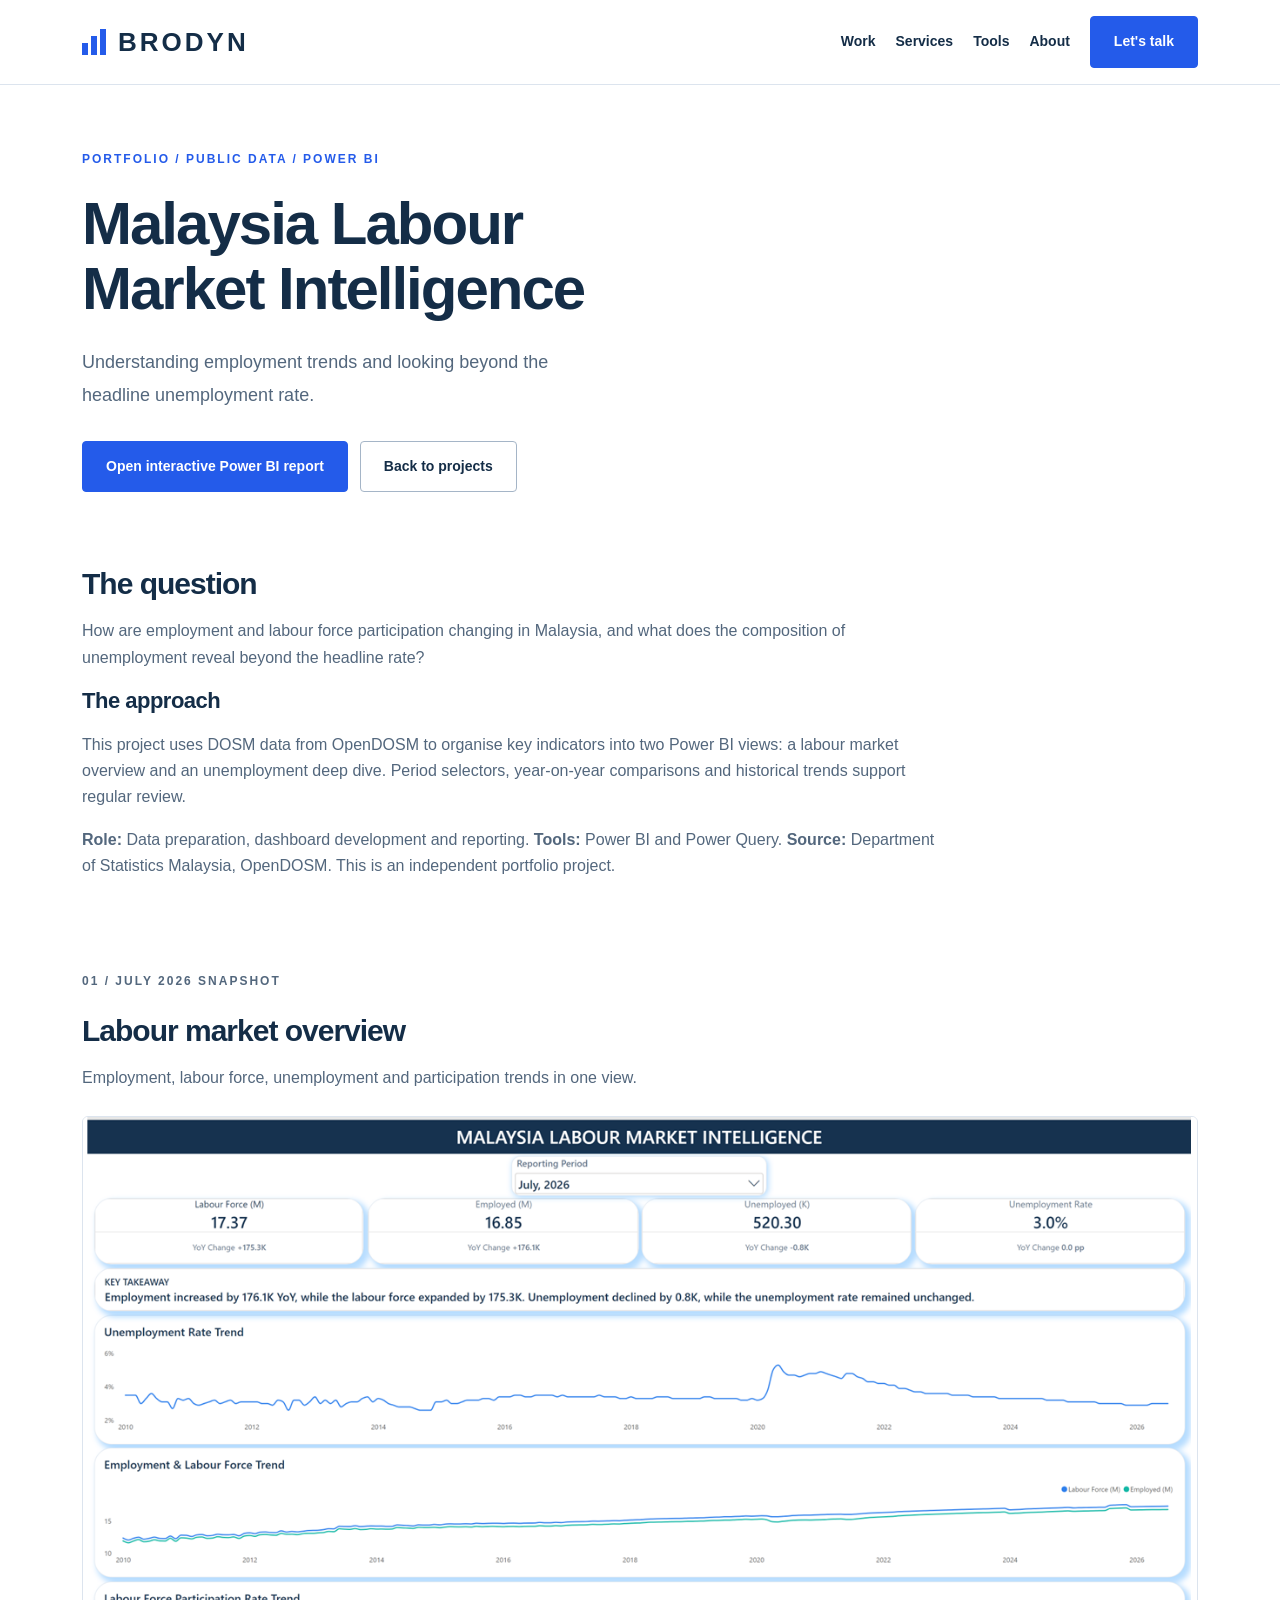
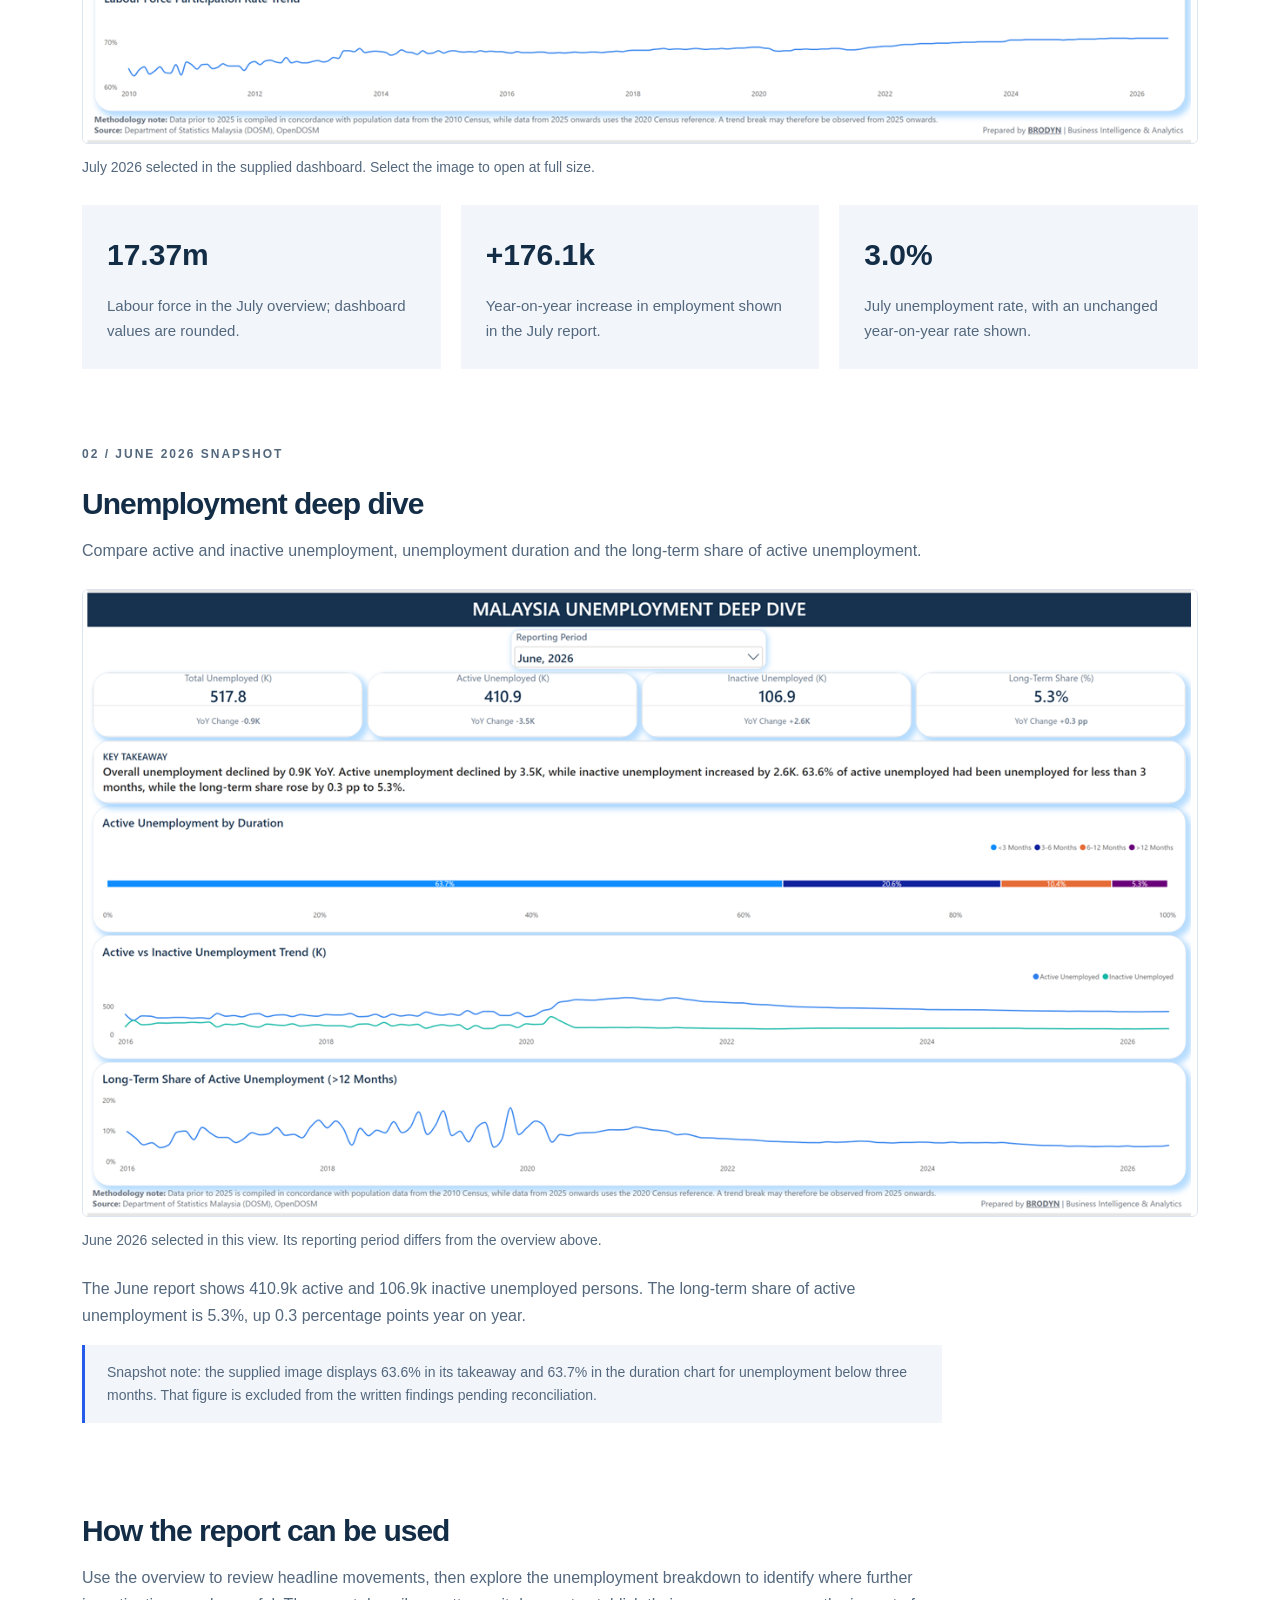
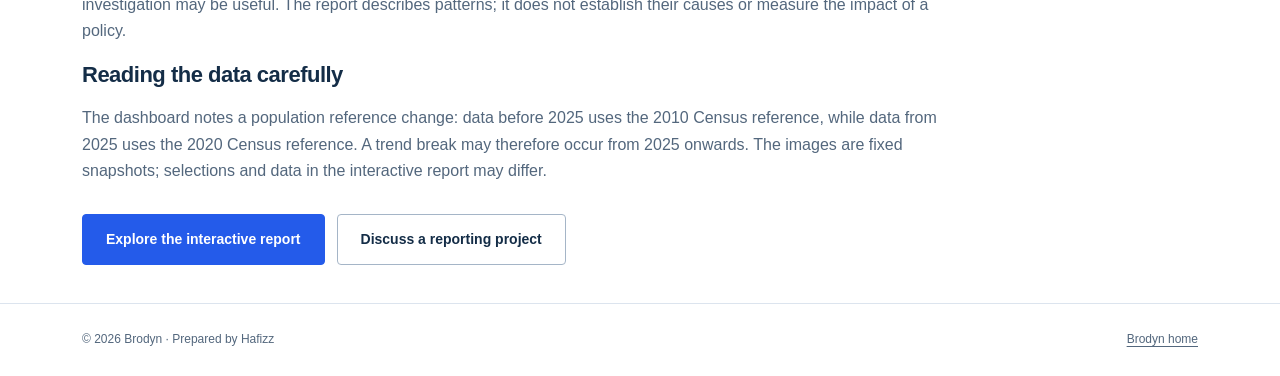
==== malaysia-labour-market.html @ 40fc78ea "Update services, skills and portfolio" ====
<!doctype html><html lang="en"><head><meta charset="utf-8"><meta name="viewport" content="width=device-width,initial-scale=1"><title>Malaysia Labour Market Dashboard | Brodyn</title><meta name="description" content="A Power BI portfolio project exploring Malaysian employment trends and unemployment using OpenDOSM data. July and June 2026 dashboard snapshots."><link rel="canonical" href="https://brodynhq.com/malaysia-labour-market.html"><style>
:root{--navy:#112c49;--blue:#245bea;--ink:#142d47;--muted:#53677d;--line:#dce4ee;--pale:#f2f6fb}*{box-sizing:border-box}html{scroll-behavior:smooth;scroll-padding-top:95px}body{margin:0;font:16px/1.65 Arial,Helvetica,sans-serif;color:var(--ink);background:white}a{color:inherit}a:focus-visible,summary:focus-visible{outline:3px solid #e49900;outline-offset:5px}.wrap{max-width:1180px;margin:auto;padding:0 32px}.skip{position:absolute;left:12px;top:-100px;background:white;padding:12px;z-index:5}.skip:focus{top:12px}header{border-bottom:1px solid var(--line);background:#fff;position:sticky;top:0;z-index:3}.nav{height:84px;display:flex;align-items:center;justify-content:space-between;gap:24px}.brand{text-decoration:none;font-size:26px;letter-spacing:3px;font-weight:800;display:flex;gap:12px;align-items:center}.mark{display:flex;gap:3px;align-items:flex-end;height:26px}.mark i{display:block;width:6px;background:var(--blue)}.mark i:nth-child(1){height:12px}.mark i:nth-child(2){height:19px}.mark i:nth-child(3){height:26px}nav{display:flex;align-items:center;gap:30px}nav a{text-decoration:none;font-size:14px;font-weight:bold}nav a:hover{color:var(--blue)}.button{display:inline-block;padding:13px 23px;border-radius:4px;background:var(--blue);color:white;text-decoration:none;font-weight:700;font-size:14px;border:1px solid var(--blue)}.button:hover{background:#1846bd;color:white}.button.secondary{background:transparent;color:var(--ink);border-color:#a5b5c7}.eyebrow{font-size:12px;letter-spacing:2px;text-transform:uppercase;font-weight:700;color:var(--blue);margin:0 0 22px}.hero{display:grid;grid-template-columns:1.08fr 1fr;gap:64px;align-items:center;padding-top:90px;padding-bottom:84px}h1{font-size:clamp(46px,5vw,66px);line-height:1.08;letter-spacing:-3px;margin:0 0 25px;font-weight:700}h1 span{color:var(--blue)}.intro{max-width:480px;color:var(--muted);font-size:18px;line-height:1.8}.actions{display:flex;gap:12px;flex-wrap:wrap;margin-top:30px}.hero-note{color:var(--muted);font-size:13px;margin-top:25px}.report{background:var(--navy);color:white;border-radius:9px;padding:29px;box-shadow:0 24px 50px #112c4919;transform:rotate(-1deg)}.report-top{display:flex;justify-content:space-between;gap:10px;align-items:center;border-bottom:1px solid #ffffff25;padding-bottom:18px;font-size:12px;color:#c2d5ec}.report h2{font-size:21px;margin:22px 0 4px;letter-spacing:-.4px}.report p{color:#b6c9df;font-size:13px;margin:0}.metrics{display:grid;grid-template-columns:1fr 1fr;gap:20px;margin:26px 0}.metric{border-left:2px solid #6394ff;padding-left:15px}.metric strong{display:block;font-size:33px;font-weight:500;line-height:1.2}.metric span{font-size:12px;color:#c2d5ec}.composition{margin-top:27px}.bar{display:flex;height:14px;gap:4px;margin:14px 0}.bar b:first-child{width:79.35%;background:#6a9bff}.bar b:last-child{flex:1;background:#d2e0f5}.legend{display:flex;justify-content:space-between;font-size:12px;color:#d8e4f3;gap:12px}.report-foot{border-top:1px solid #ffffff25;margin-top:28px;padding-top:15px;font-size:12px;color:#b6c9df}.tools{border-top:1px solid var(--line);border-bottom:1px solid var(--line)}.tools .wrap{display:flex;justify-content:space-between;gap:22px;align-items:center;padding-top:21px;padding-bottom:21px;flex-wrap:wrap}.tools span{color:var(--muted);font-size:12px;letter-spacing:1px}.tools b{font-size:15px;font-weight:600}section{padding:80px 0}.section-heading{display:flex;justify-content:space-between;gap:40px;align-items:end;margin-bottom:35px}h2{font-size:37px;line-height:1.2;letter-spacing:-1px;margin:0}h3{font-size:22px;line-height:1.3;letter-spacing:-.5px;margin:16px 0}.section-heading p{max-width:395px;color:var(--muted);margin:0}.section-heading .eyebrow{margin-bottom:12px}.projects{display:grid;grid-template-columns:repeat(3,1fr);gap:22px}.project{border:1px solid var(--line);border-radius:7px;overflow:hidden;display:flex;flex-direction:column}.project-top{height:132px;padding:25px;display:flex;flex-direction:column;justify-content:space-between;background:#eaf0fb}.project:nth-child(2) .project-top{background:#e8f1f2}.project:nth-child(3) .project-top{background:#eef0f5}.project-top span{font-size:12px;letter-spacing:1.5px;font-weight:700;color:#3a5475}.project-top strong{font-size:25px;font-weight:500;letter-spacing:-.8px}.project-body{padding:25px;flex:1;display:flex;flex-direction:column}.tag{font-size:12px;font-weight:700;color:var(--blue)}.project-body p{color:var(--muted);font-size:15px;margin:0 0 20px}.project-body h3{min-height:58px}.project-body details{border-top:1px solid var(--line);padding:16px 0;margin-top:auto;font-size:14px}summary{cursor:pointer;font-weight:700}details p{margin-top:15px!important;font-size:14px!important}details ul{padding-left:18px;color:var(--muted)}.project-link{font-size:14px;color:var(--blue);font-weight:700;text-underline-offset:4px}.status{font-size:13px;color:var(--muted)}.services{background:var(--pale)}.service-grid{display:grid;grid-template-columns:repeat(4,1fr);gap:32px}.service-num{color:var(--blue);font-size:13px;font-weight:700}.service-grid article{border-top:1px solid #b9c9dc;padding-top:20px}.service-grid h3{font-size:20px}.service-grid p{color:var(--muted);font-size:15px}.about{display:grid;grid-template-columns:1fr 1.1fr;gap:100px}.about p{color:var(--muted);margin-top:0}.about strong{color:var(--ink)}.credentials{display:flex;gap:10px;flex-wrap:wrap}.credentials span{font-size:12px;border:1px solid var(--line);padding:5px 11px;border-radius:3px}.contact{background:var(--navy);color:white;padding:60px;border-radius:8px;display:flex;justify-content:space-between;gap:40px;align-items:center;margin-bottom:70px}.contact h2{font-size:36px}.contact p{color:#c2d5ec;max-width:580px;margin-bottom:0}.contact .eyebrow{color:#91b4ff}.contact a{white-space:nowrap;background:white;color:var(--navy);border-color:white}.contact small{display:block;color:#c2d5ec;margin-top:12px;font-size:13px}footer{border-top:1px solid var(--line);padding:26px 0;font-size:12px;color:var(--muted)}footer .wrap{display:flex;justify-content:space-between;gap:20px}footer a{text-underline-offset:3px}@media(max-width:960px){.hero{gap:30px}h1{font-size:49px}.projects{gap:14px}.project-body{padding:19px}.service-grid{grid-template-columns:1fr 1fr}.about{gap:45px}.contact{padding:36px}.contact h2{font-size:30px}}@media(max-width:700px){.wrap{padding-left:22px;padding-right:22px}.nav{height:auto;min-height:78px;flex-wrap:wrap;padding-top:15px;padding-bottom:15px;gap:10px}.brand{font-size:22px}nav{gap:16px}nav a{font-size:13px}nav .button{padding:7px 12px}.hero{grid-template-columns:1fr;padding-top:49px;padding-bottom:45px;gap:36px}h1{font-size:50px;letter-spacing:-2px}.intro{font-size:17px}.report{transform:none;padding:25px}.tools .wrap{justify-content:flex-start;gap:13px 24px}.tools span{width:100%}section{padding:55px 0}.section-heading{display:block}.section-heading p{margin-top:18px}h2{font-size:32px}.projects{grid-template-columns:1fr;gap:22px}.project-body h3{min-height:0}.project-top{height:112px}.about{grid-template-columns:1fr;gap:25px}.contact{margin-left:22px;margin-right:22px;padding:29px;display:block;margin-bottom:45px}.contact .actions{margin-top:25px}.contact h2{font-size:30px}footer .wrap{flex-direction:column;gap:6px}}@media(prefers-reduced-motion:reduce){html{scroll-behavior:auto}}
.service-grid{grid-template-columns:repeat(3,minmax(0,1fr))}.skill-grid{display:grid;grid-template-columns:repeat(2,minmax(0,1fr));gap:24px}.skill-grid article{padding:25px;border:1px solid var(--line);border-radius:6px}.skill-grid p{color:var(--muted)}.project-image{display:block;background:#eef3fb;padding:12px}.project-image img{display:block;width:100%;height:auto}.case-hero{padding:65px 0 36px}.case-hero h1{max-width:850px;font-size:clamp(36px,5vw,60px);letter-spacing:-2px}.case-section{padding:38px 0}.case-section p{color:var(--muted);max-width:860px}.case-section h2{font-size:30px}.shot{margin:24px 0}.shot img{display:block;width:100%;height:auto;border:1px solid var(--line);border-radius:6px}.shot figcaption{font-size:14px;color:var(--muted);margin-top:12px}.findings{display:grid;grid-template-columns:repeat(3,minmax(0,1fr));gap:20px;margin-top:25px}.findings article{padding:25px;background:var(--pale)}.findings strong{font-size:30px;display:block}.findings p{font-size:15px;margin-bottom:0}.note{border-left:3px solid var(--blue);padding:16px 22px;background:var(--pale);font-size:14px}nav{gap:20px}@media(max-width:700px){.service-grid,.skill-grid,.findings{grid-template-columns:1fr}.nav{justify-content:center}nav{flex-wrap:wrap;justify-content:center;gap:15px}.case-hero{padding-top:40px}}</style></head><body id="top"><a class="skip" href="#main">Skip to content</a><header><div class="wrap nav"><a class="brand" href="index.html#top" aria-label="Brodyn home"><span class="mark" aria-hidden="true"><i></i><i></i><i></i></span>BRODYN</a><nav aria-label="Main navigation"><a href="index.html#work">Work</a><a href="index.html#services">Services</a><a href="index.html#skills">Tools</a><a href="index.html#about">About</a><a href="index.html#contact" class="button">Let's talk</a></nav></div></header><main id="main" class="wrap"><div class="case-hero"><p class="eyebrow">Portfolio / Public data / Power BI</p><h1>Malaysia Labour<br>Market Intelligence</h1><p class="intro">Understanding employment trends and looking beyond the headline unemployment rate.</p><div class="actions"><a class="button" href="https://app.powerbi.com/view?r=eyJrIjoiMTdkZWMxNzEtMDdmMC00MTY0LWEzZDEtYjRiYjQwNDViMjVlIiwidCI6ImM4NjhmMmQ4LTllNmYtNDYxYy05MTQwLWY2NTFiYmU3MTFkNiJ9" target="_blank" rel="noopener noreferrer">Open interactive Power BI report</a><a class="button secondary" href="index.html#work">Back to projects</a></div></div><section class="case-section"><h2>The question</h2><p>How are employment and labour force participation changing in Malaysia, and what does the composition of unemployment reveal beyond the headline rate?</p><h3>The approach</h3><p>This project uses DOSM data from OpenDOSM to organise key indicators into two Power BI views: a labour market overview and an unemployment deep dive. Period selectors, year-on-year comparisons and historical trends support regular review.</p><p><strong>Role:</strong> Data preparation, dashboard development and reporting. <strong>Tools:</strong> Power BI and Power Query. <strong>Source:</strong> Department of Statistics Malaysia, OpenDOSM. This is an independent portfolio project.</p></section><section class="case-section"><p class="eyebrow">01 / July 2026 snapshot</p><h2>Labour market overview</h2><p>Employment, labour force, unemployment and participation trends in one view.</p><figure class="shot"><a href="labour-overview.png" target="_blank" rel="noopener"><img src="labour-overview.png" width="1280" height="720" alt="July 2026 dashboard showing labour force of 17.37 million, employed persons of 16.85 million and unemployment rate of 3.0 percent"></a><figcaption>July 2026 selected in the supplied dashboard. Select the image to open at full size.</figcaption></figure><div class="findings"><article><strong>17.37m</strong><p>Labour force in the July overview; dashboard values are rounded.</p></article><article><strong>+176.1k</strong><p>Year-on-year increase in employment shown in the July report.</p></article><article><strong>3.0%</strong><p>July unemployment rate, with an unchanged year-on-year rate shown.</p></article></div></section><section class="case-section"><p class="eyebrow">02 / June 2026 snapshot</p><h2>Unemployment deep dive</h2><p>Compare active and inactive unemployment, unemployment duration and the long-term share of active unemployment.</p><figure class="shot"><a href="unemployment-deep-dive.png" target="_blank" rel="noopener"><img src="unemployment-deep-dive.png" width="1280" height="720" loading="lazy" alt="June 2026 unemployment dashboard showing 517.8 thousand unemployed persons, including 410.9 thousand active and 106.9 thousand inactive unemployed"></a><figcaption>June 2026 selected in this view. Its reporting period differs from the overview above.</figcaption></figure><p>The June report shows 410.9k active and 106.9k inactive unemployed persons. The long-term share of active unemployment is 5.3%, up 0.3 percentage points year on year.</p><p class="note">Snapshot note: the supplied image displays 63.6% in its takeaway and 63.7% in the duration chart for unemployment below three months. That figure is excluded from the written findings pending reconciliation.</p></section><section class="case-section"><h2>How the report can be used</h2><p>Use the overview to review headline movements, then explore the unemployment breakdown to identify where further investigation may be useful. The report describes patterns; it does not establish their causes or measure the impact of a policy.</p><h3>Reading the data carefully</h3><p>The dashboard notes a population reference change: data before 2025 uses the 2010 Census reference, while data from 2025 uses the 2020 Census reference. A trend break may therefore occur from 2025 onwards. The images are fixed snapshots; selections and data in the interactive report may differ.</p><div class="actions"><a class="button" href="https://app.powerbi.com/view?r=eyJrIjoiMTdkZWMxNzEtMDdmMC00MTY0LWEzZDEtYjRiYjQwNDViMjVlIiwidCI6ImM4NjhmMmQ4LTllNmYtNDYxYy05MTQwLWY2NTFiYmU3MTFkNiJ9" target="_blank" rel="noopener noreferrer">Explore the interactive report</a><a class="button secondary" href="mailto:admin@brodynhq.com">Discuss a reporting project</a></div></section></main><footer><div class="wrap"><span>© 2026 Brodyn · Prepared by Hafizz</span><a href="index.html">Brodyn home</a></div></footer></body></html>
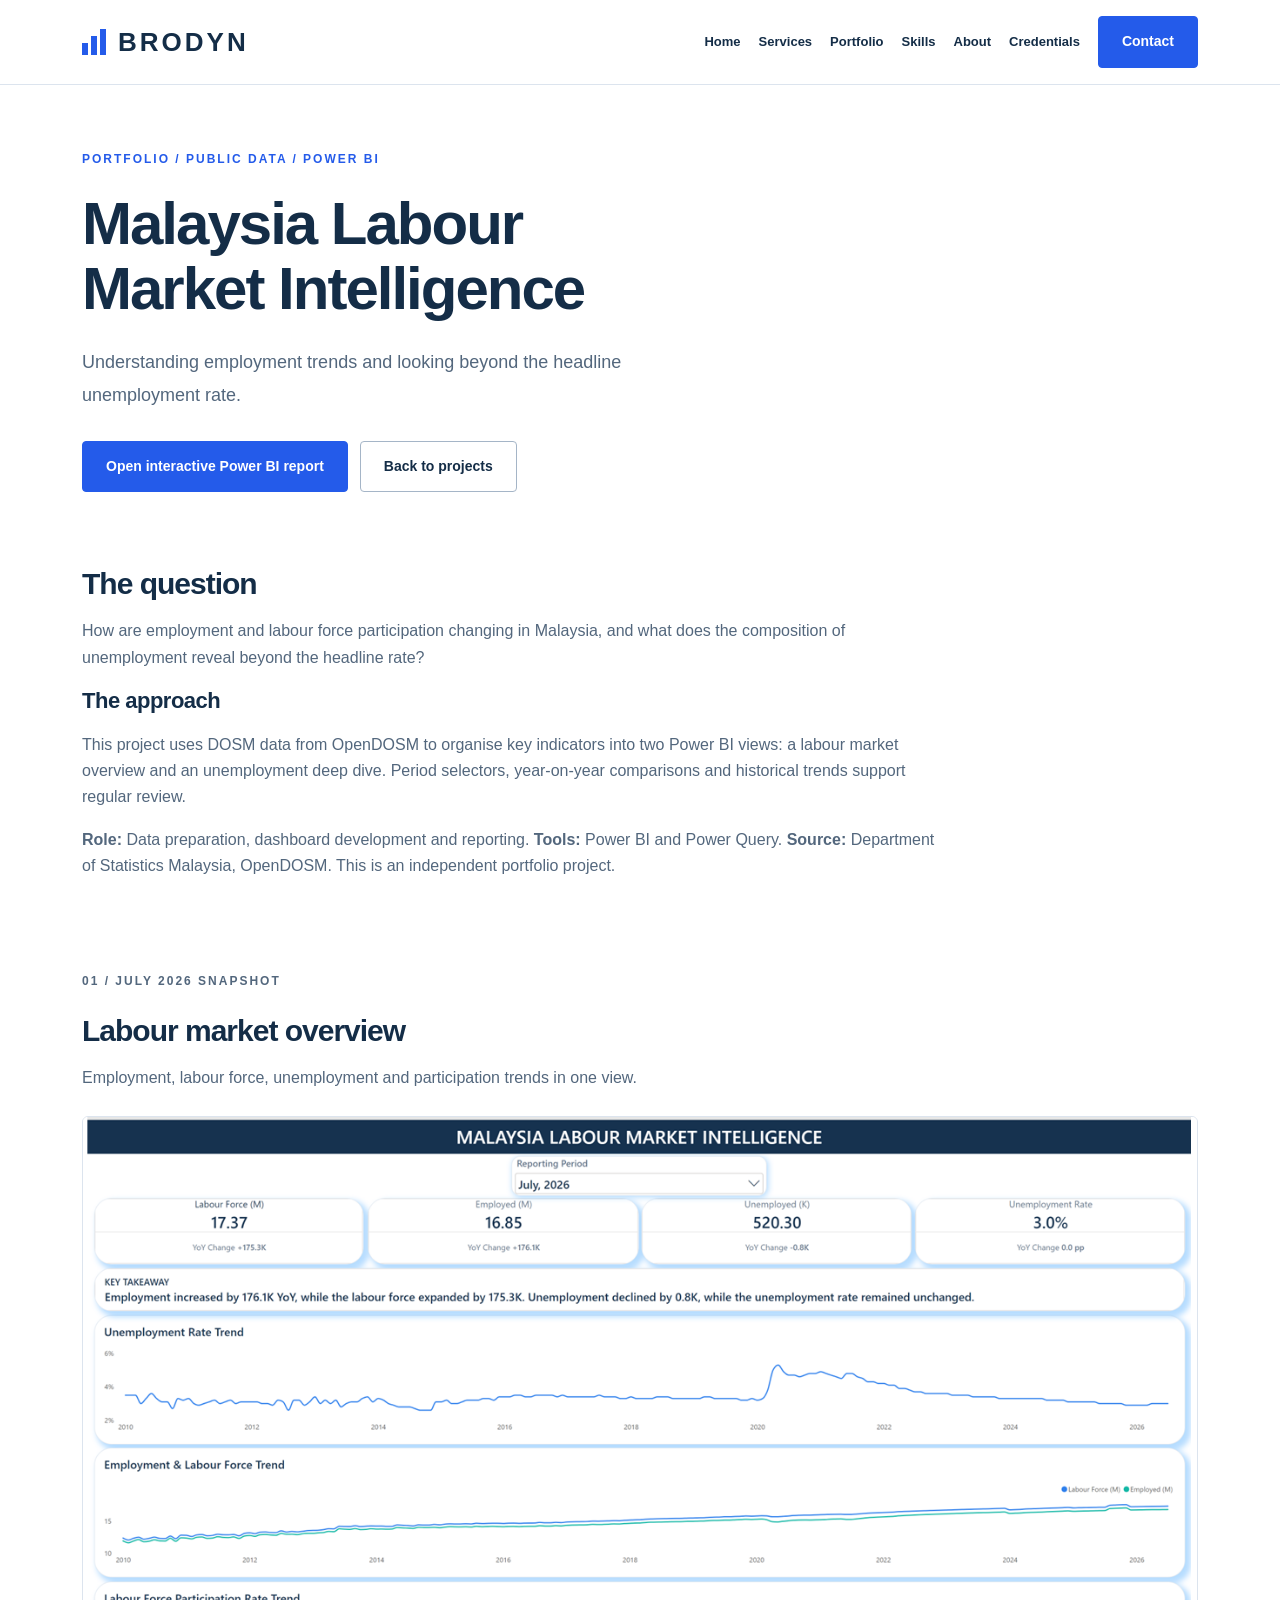
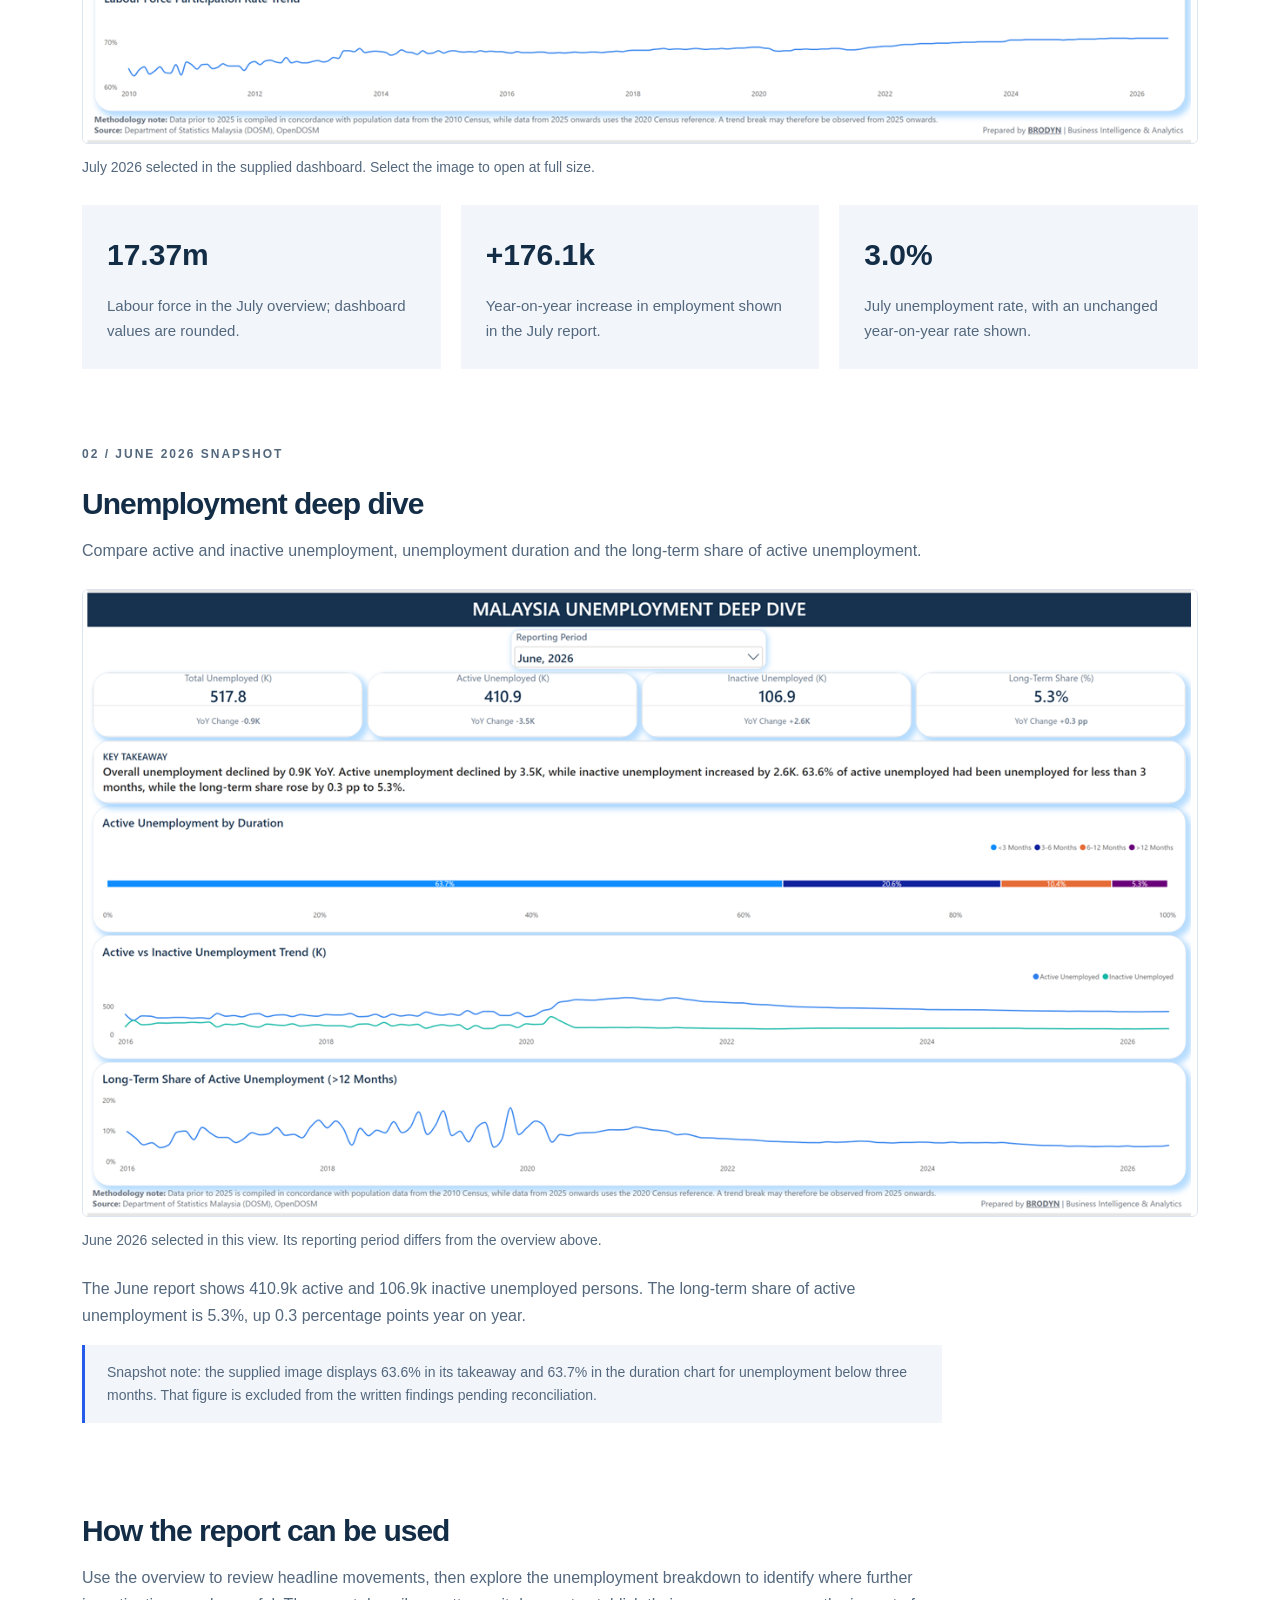
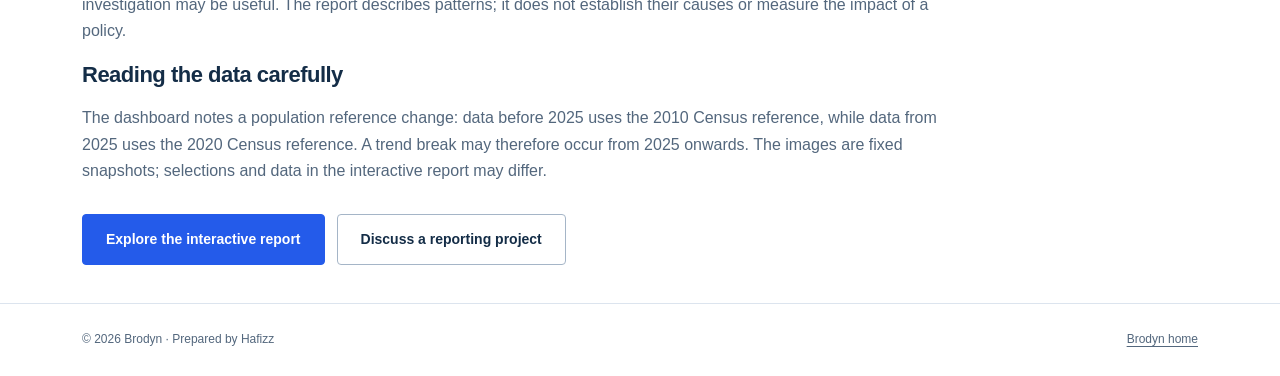
==== commit ca72c6e5: "Evolve Brodyn into business intelligence and digital solutions" ====
--- a/malaysia-labour-market.html
+++ b/malaysia-labour-market.html
@@ -1,3 +1 @@
-<!doctype html><html lang="en"><head><meta charset="utf-8"><meta name="viewport" content="width=device-width,initial-scale=1"><title>Malaysia Labour Market Dashboard | Brodyn</title><meta name="description" content="A Power BI portfolio project exploring Malaysian employment trends and unemployment using OpenDOSM data. July and June 2026 dashboard snapshots."><link rel="canonical" href="https://brodynhq.com/malaysia-labour-market.html"><style>
-:root{--navy:#112c49;--blue:#245bea;--ink:#142d47;--muted:#53677d;--line:#dce4ee;--pale:#f2f6fb}*{box-sizing:border-box}html{scroll-behavior:smooth;scroll-padding-top:95px}body{margin:0;font:16px/1.65 Arial,Helvetica,sans-serif;color:var(--ink);background:white}a{color:inherit}a:focus-visible,summary:focus-visible{outline:3px solid #e49900;outline-offset:5px}.wrap{max-width:1180px;margin:auto;padding:0 32px}.skip{position:absolute;left:12px;top:-100px;background:white;padding:12px;z-index:5}.skip:focus{top:12px}header{border-bottom:1px solid var(--line);background:#fff;position:sticky;top:0;z-index:3}.nav{height:84px;display:flex;align-items:center;justify-content:space-between;gap:24px}.brand{text-decoration:none;font-size:26px;letter-spacing:3px;font-weight:800;display:flex;gap:12px;align-items:center}.mark{display:flex;gap:3px;align-items:flex-end;height:26px}.mark i{display:block;width:6px;background:var(--blue)}.mark i:nth-child(1){height:12px}.mark i:nth-child(2){height:19px}.mark i:nth-child(3){height:26px}nav{display:flex;align-items:center;gap:30px}nav a{text-decoration:none;font-size:14px;font-weight:bold}nav a:hover{color:var(--blue)}.button{display:inline-block;padding:13px 23px;border-radius:4px;background:var(--blue);color:white;text-decoration:none;font-weight:700;font-size:14px;border:1px solid var(--blue)}.button:hover{background:#1846bd;color:white}.button.secondary{background:transparent;color:var(--ink);border-color:#a5b5c7}.eyebrow{font-size:12px;letter-spacing:2px;text-transform:uppercase;font-weight:700;color:var(--blue);margin:0 0 22px}.hero{display:grid;grid-template-columns:1.08fr 1fr;gap:64px;align-items:center;padding-top:90px;padding-bottom:84px}h1{font-size:clamp(46px,5vw,66px);line-height:1.08;letter-spacing:-3px;margin:0 0 25px;font-weight:700}h1 span{color:var(--blue)}.intro{max-width:480px;color:var(--muted);font-size:18px;line-height:1.8}.actions{display:flex;gap:12px;flex-wrap:wrap;margin-top:30px}.hero-note{color:var(--muted);font-size:13px;margin-top:25px}.report{background:var(--navy);color:white;border-radius:9px;padding:29px;box-shadow:0 24px 50px #112c4919;transform:rotate(-1deg)}.report-top{display:flex;justify-content:space-between;gap:10px;align-items:center;border-bottom:1px solid #ffffff25;padding-bottom:18px;font-size:12px;color:#c2d5ec}.report h2{font-size:21px;margin:22px 0 4px;letter-spacing:-.4px}.report p{color:#b6c9df;font-size:13px;margin:0}.metrics{display:grid;grid-template-columns:1fr 1fr;gap:20px;margin:26px 0}.metric{border-left:2px solid #6394ff;padding-left:15px}.metric strong{display:block;font-size:33px;font-weight:500;line-height:1.2}.metric span{font-size:12px;color:#c2d5ec}.composition{margin-top:27px}.bar{display:flex;height:14px;gap:4px;margin:14px 0}.bar b:first-child{width:79.35%;background:#6a9bff}.bar b:last-child{flex:1;background:#d2e0f5}.legend{display:flex;justify-content:space-between;font-size:12px;color:#d8e4f3;gap:12px}.report-foot{border-top:1px solid #ffffff25;margin-top:28px;padding-top:15px;font-size:12px;color:#b6c9df}.tools{border-top:1px solid var(--line);border-bottom:1px solid var(--line)}.tools .wrap{display:flex;justify-content:space-between;gap:22px;align-items:center;padding-top:21px;padding-bottom:21px;flex-wrap:wrap}.tools span{color:var(--muted);font-size:12px;letter-spacing:1px}.tools b{font-size:15px;font-weight:600}section{padding:80px 0}.section-heading{display:flex;justify-content:space-between;gap:40px;align-items:end;margin-bottom:35px}h2{font-size:37px;line-height:1.2;letter-spacing:-1px;margin:0}h3{font-size:22px;line-height:1.3;letter-spacing:-.5px;margin:16px 0}.section-heading p{max-width:395px;color:var(--muted);margin:0}.section-heading .eyebrow{margin-bottom:12px}.projects{display:grid;grid-template-columns:repeat(3,1fr);gap:22px}.project{border:1px solid var(--line);border-radius:7px;overflow:hidden;display:flex;flex-direction:column}.project-top{height:132px;padding:25px;display:flex;flex-direction:column;justify-content:space-between;background:#eaf0fb}.project:nth-child(2) .project-top{background:#e8f1f2}.project:nth-child(3) .project-top{background:#eef0f5}.project-top span{font-size:12px;letter-spacing:1.5px;font-weight:700;color:#3a5475}.project-top strong{font-size:25px;font-weight:500;letter-spacing:-.8px}.project-body{padding:25px;flex:1;display:flex;flex-direction:column}.tag{font-size:12px;font-weight:700;color:var(--blue)}.project-body p{color:var(--muted);font-size:15px;margin:0 0 20px}.project-body h3{min-height:58px}.project-body details{border-top:1px solid var(--line);padding:16px 0;margin-top:auto;font-size:14px}summary{cursor:pointer;font-weight:700}details p{margin-top:15px!important;font-size:14px!important}details ul{padding-left:18px;color:var(--muted)}.project-link{font-size:14px;color:var(--blue);font-weight:700;text-underline-offset:4px}.status{font-size:13px;color:var(--muted)}.services{background:var(--pale)}.service-grid{display:grid;grid-template-columns:repeat(4,1fr);gap:32px}.service-num{color:var(--blue);font-size:13px;font-weight:700}.service-grid article{border-top:1px solid #b9c9dc;padding-top:20px}.service-grid h3{font-size:20px}.service-grid p{color:var(--muted);font-size:15px}.about{display:grid;grid-template-columns:1fr 1.1fr;gap:100px}.about p{color:var(--muted);margin-top:0}.about strong{color:var(--ink)}.credentials{display:flex;gap:10px;flex-wrap:wrap}.credentials span{font-size:12px;border:1px solid var(--line);padding:5px 11px;border-radius:3px}.contact{background:var(--navy);color:white;padding:60px;border-radius:8px;display:flex;justify-content:space-between;gap:40px;align-items:center;margin-bottom:70px}.contact h2{font-size:36px}.contact p{color:#c2d5ec;max-width:580px;margin-bottom:0}.contact .eyebrow{color:#91b4ff}.contact a{white-space:nowrap;background:white;color:var(--navy);border-color:white}.contact small{display:block;color:#c2d5ec;margin-top:12px;font-size:13px}footer{border-top:1px solid var(--line);padding:26px 0;font-size:12px;color:var(--muted)}footer .wrap{display:flex;justify-content:space-between;gap:20px}footer a{text-underline-offset:3px}@media(max-width:960px){.hero{gap:30px}h1{font-size:49px}.projects{gap:14px}.project-body{padding:19px}.service-grid{grid-template-columns:1fr 1fr}.about{gap:45px}.contact{padding:36px}.contact h2{font-size:30px}}@media(max-width:700px){.wrap{padding-left:22px;padding-right:22px}.nav{height:auto;min-height:78px;flex-wrap:wrap;padding-top:15px;padding-bottom:15px;gap:10px}.brand{font-size:22px}nav{gap:16px}nav a{font-size:13px}nav .button{padding:7px 12px}.hero{grid-template-columns:1fr;padding-top:49px;padding-bottom:45px;gap:36px}h1{font-size:50px;letter-spacing:-2px}.intro{font-size:17px}.report{transform:none;padding:25px}.tools .wrap{justify-content:flex-start;gap:13px 24px}.tools span{width:100%}section{padding:55px 0}.section-heading{display:block}.section-heading p{margin-top:18px}h2{font-size:32px}.projects{grid-template-columns:1fr;gap:22px}.project-body h3{min-height:0}.project-top{height:112px}.about{grid-template-columns:1fr;gap:25px}.contact{margin-left:22px;margin-right:22px;padding:29px;display:block;margin-bottom:45px}.contact .actions{margin-top:25px}.contact h2{font-size:30px}footer .wrap{flex-direction:column;gap:6px}}@media(prefers-reduced-motion:reduce){html{scroll-behavior:auto}}
-.service-grid{grid-template-columns:repeat(3,minmax(0,1fr))}.skill-grid{display:grid;grid-template-columns:repeat(2,minmax(0,1fr));gap:24px}.skill-grid article{padding:25px;border:1px solid var(--line);border-radius:6px}.skill-grid p{color:var(--muted)}.project-image{display:block;background:#eef3fb;padding:12px}.project-image img{display:block;width:100%;height:auto}.case-hero{padding:65px 0 36px}.case-hero h1{max-width:850px;font-size:clamp(36px,5vw,60px);letter-spacing:-2px}.case-section{padding:38px 0}.case-section p{color:var(--muted);max-width:860px}.case-section h2{font-size:30px}.shot{margin:24px 0}.shot img{display:block;width:100%;height:auto;border:1px solid var(--line);border-radius:6px}.shot figcaption{font-size:14px;color:var(--muted);margin-top:12px}.findings{display:grid;grid-template-columns:repeat(3,minmax(0,1fr));gap:20px;margin-top:25px}.findings article{padding:25px;background:var(--pale)}.findings strong{font-size:30px;display:block}.findings p{font-size:15px;margin-bottom:0}.note{border-left:3px solid var(--blue);padding:16px 22px;background:var(--pale);font-size:14px}nav{gap:20px}@media(max-width:700px){.service-grid,.skill-grid,.findings{grid-template-columns:1fr}.nav{justify-content:center}nav{flex-wrap:wrap;justify-content:center;gap:15px}.case-hero{padding-top:40px}}</style></head><body id="top"><a class="skip" href="#main">Skip to content</a><header><div class="wrap nav"><a class="brand" href="index.html#top" aria-label="Brodyn home"><span class="mark" aria-hidden="true"><i></i><i></i><i></i></span>BRODYN</a><nav aria-label="Main navigation"><a href="index.html#work">Work</a><a href="index.html#services">Services</a><a href="index.html#skills">Tools</a><a href="index.html#about">About</a><a href="index.html#contact" class="button">Let's talk</a></nav></div></header><main id="main" class="wrap"><div class="case-hero"><p class="eyebrow">Portfolio / Public data / Power BI</p><h1>Malaysia Labour<br>Market Intelligence</h1><p class="intro">Understanding employment trends and looking beyond the headline unemployment rate.</p><div class="actions"><a class="button" href="https://app.powerbi.com/view?r=eyJrIjoiMTdkZWMxNzEtMDdmMC00MTY0LWEzZDEtYjRiYjQwNDViMjVlIiwidCI6ImM4NjhmMmQ4LTllNmYtNDYxYy05MTQwLWY2NTFiYmU3MTFkNiJ9" target="_blank" rel="noopener noreferrer">Open interactive Power BI report</a><a class="button secondary" href="index.html#work">Back to projects</a></div></div><section class="case-section"><h2>The question</h2><p>How are employment and labour force participation changing in Malaysia, and what does the composition of unemployment reveal beyond the headline rate?</p><h3>The approach</h3><p>This project uses DOSM data from OpenDOSM to organise key indicators into two Power BI views: a labour market overview and an unemployment deep dive. Period selectors, year-on-year comparisons and historical trends support regular review.</p><p><strong>Role:</strong> Data preparation, dashboard development and reporting. <strong>Tools:</strong> Power BI and Power Query. <strong>Source:</strong> Department of Statistics Malaysia, OpenDOSM. This is an independent portfolio project.</p></section><section class="case-section"><p class="eyebrow">01 / July 2026 snapshot</p><h2>Labour market overview</h2><p>Employment, labour force, unemployment and participation trends in one view.</p><figure class="shot"><a href="labour-overview.png" target="_blank" rel="noopener"><img src="labour-overview.png" width="1280" height="720" alt="July 2026 dashboard showing labour force of 17.37 million, employed persons of 16.85 million and unemployment rate of 3.0 percent"></a><figcaption>July 2026 selected in the supplied dashboard. Select the image to open at full size.</figcaption></figure><div class="findings"><article><strong>17.37m</strong><p>Labour force in the July overview; dashboard values are rounded.</p></article><article><strong>+176.1k</strong><p>Year-on-year increase in employment shown in the July report.</p></article><article><strong>3.0%</strong><p>July unemployment rate, with an unchanged year-on-year rate shown.</p></article></div></section><section class="case-section"><p class="eyebrow">02 / June 2026 snapshot</p><h2>Unemployment deep dive</h2><p>Compare active and inactive unemployment, unemployment duration and the long-term share of active unemployment.</p><figure class="shot"><a href="unemployment-deep-dive.png" target="_blank" rel="noopener"><img src="unemployment-deep-dive.png" width="1280" height="720" loading="lazy" alt="June 2026 unemployment dashboard showing 517.8 thousand unemployed persons, including 410.9 thousand active and 106.9 thousand inactive unemployed"></a><figcaption>June 2026 selected in this view. Its reporting period differs from the overview above.</figcaption></figure><p>The June report shows 410.9k active and 106.9k inactive unemployed persons. The long-term share of active unemployment is 5.3%, up 0.3 percentage points year on year.</p><p class="note">Snapshot note: the supplied image displays 63.6% in its takeaway and 63.7% in the duration chart for unemployment below three months. That figure is excluded from the written findings pending reconciliation.</p></section><section class="case-section"><h2>How the report can be used</h2><p>Use the overview to review headline movements, then explore the unemployment breakdown to identify where further investigation may be useful. The report describes patterns; it does not establish their causes or measure the impact of a policy.</p><h3>Reading the data carefully</h3><p>The dashboard notes a population reference change: data before 2025 uses the 2010 Census reference, while data from 2025 uses the 2020 Census reference. A trend break may therefore occur from 2025 onwards. The images are fixed snapshots; selections and data in the interactive report may differ.</p><div class="actions"><a class="button" href="https://app.powerbi.com/view?r=eyJrIjoiMTdkZWMxNzEtMDdmMC00MTY0LWEzZDEtYjRiYjQwNDViMjVlIiwidCI6ImM4NjhmMmQ4LTllNmYtNDYxYy05MTQwLWY2NTFiYmU3MTFkNiJ9" target="_blank" rel="noopener noreferrer">Explore the interactive report</a><a class="button secondary" href="mailto:admin@brodynhq.com">Discuss a reporting project</a></div></section></main><footer><div class="wrap"><span>© 2026 Brodyn · Prepared by Hafizz</span><a href="index.html">Brodyn home</a></div></footer></body></html>+<!doctype html><html lang="en"><head><meta charset="utf-8"><meta name="viewport" content="width=device-width,initial-scale=1"><title>Malaysia Labour Market Dashboard | Brodyn</title><meta name="description" content="A Power BI portfolio project exploring Malaysian employment trends and unemployment using OpenDOSM data. July and June 2026 dashboard snapshots."><link rel="canonical" href="https://brodynhq.com/malaysia-labour-market.html"><link rel="stylesheet" href="assets/site.css"></head><body id="top"><a class="skip" href="#main">Skip to content</a><header><div class="wrap nav"><a class="brand" href="index.html#top" aria-label="Brodyn home"><span class="mark" aria-hidden="true"><i></i><i></i><i></i></span>BRODYN</a><nav aria-label="Main navigation"><a href="index.html#top">Home</a><a href="index.html#services">Services</a><a href="index.html#work">Portfolio</a><a href="index.html#skills">Skills</a><a href="index.html#about">About</a><a href="index.html#credentials">Credentials</a><a href="index.html#contact" class="button">Contact</a></nav></div></header><main id="main" class="wrap"><div class="case-hero"><p class="eyebrow">Portfolio / Public data / Power BI</p><h1>Malaysia Labour<br>Market Intelligence</h1><p class="intro">Understanding employment trends and looking beyond the headline unemployment rate.</p><div class="actions"><a class="button" href="https://app.powerbi.com/view?r=eyJrIjoiMTdkZWMxNzEtMDdmMC00MTY0LWEzZDEtYjRiYjQwNDViMjVlIiwidCI6ImM4NjhmMmQ4LTllNmYtNDYxYy05MTQwLWY2NTFiYmU3MTFkNiJ9" target="_blank" rel="noopener noreferrer">Open interactive Power BI report</a><a class="button secondary" href="index.html#work">Back to projects</a></div></div><section class="case-section"><h2>The question</h2><p>How are employment and labour force participation changing in Malaysia, and what does the composition of unemployment reveal beyond the headline rate?</p><h3>The approach</h3><p>This project uses DOSM data from OpenDOSM to organise key indicators into two Power BI views: a labour market overview and an unemployment deep dive. Period selectors, year-on-year comparisons and historical trends support regular review.</p><p><strong>Role:</strong> Data preparation, dashboard development and reporting. <strong>Tools:</strong> Power BI and Power Query. <strong>Source:</strong> Department of Statistics Malaysia, OpenDOSM. This is an independent portfolio project.</p></section><section class="case-section"><p class="eyebrow">01 / July 2026 snapshot</p><h2>Labour market overview</h2><p>Employment, labour force, unemployment and participation trends in one view.</p><figure class="shot"><a href="labour-overview.png" target="_blank" rel="noopener"><img src="labour-overview.png" width="1280" height="720" alt="July 2026 dashboard showing labour force of 17.37 million, employed persons of 16.85 million and unemployment rate of 3.0 percent"></a><figcaption>July 2026 selected in the supplied dashboard. Select the image to open at full size.</figcaption></figure><div class="findings"><article><strong>17.37m</strong><p>Labour force in the July overview; dashboard values are rounded.</p></article><article><strong>+176.1k</strong><p>Year-on-year increase in employment shown in the July report.</p></article><article><strong>3.0%</strong><p>July unemployment rate, with an unchanged year-on-year rate shown.</p></article></div></section><section class="case-section"><p class="eyebrow">02 / June 2026 snapshot</p><h2>Unemployment deep dive</h2><p>Compare active and inactive unemployment, unemployment duration and the long-term share of active unemployment.</p><figure class="shot"><a href="unemployment-deep-dive.png" target="_blank" rel="noopener"><img src="unemployment-deep-dive.png" width="1280" height="720" loading="lazy" alt="June 2026 unemployment dashboard showing 517.8 thousand unemployed persons, including 410.9 thousand active and 106.9 thousand inactive unemployed"></a><figcaption>June 2026 selected in this view. Its reporting period differs from the overview above.</figcaption></figure><p>The June report shows 410.9k active and 106.9k inactive unemployed persons. The long-term share of active unemployment is 5.3%, up 0.3 percentage points year on year.</p><p class="note">Snapshot note: the supplied image displays 63.6% in its takeaway and 63.7% in the duration chart for unemployment below three months. That figure is excluded from the written findings pending reconciliation.</p></section><section class="case-section"><h2>How the report can be used</h2><p>Use the overview to review headline movements, then explore the unemployment breakdown to identify where further investigation may be useful. The report describes patterns; it does not establish their causes or measure the impact of a policy.</p><h3>Reading the data carefully</h3><p>The dashboard notes a population reference change: data before 2025 uses the 2010 Census reference, while data from 2025 uses the 2020 Census reference. A trend break may therefore occur from 2025 onwards. The images are fixed snapshots; selections and data in the interactive report may differ.</p><div class="actions"><a class="button" href="https://app.powerbi.com/view?r=eyJrIjoiMTdkZWMxNzEtMDdmMC00MTY0LWEzZDEtYjRiYjQwNDViMjVlIiwidCI6ImM4NjhmMmQ4LTllNmYtNDYxYy05MTQwLWY2NTFiYmU3MTFkNiJ9" target="_blank" rel="noopener noreferrer">Explore the interactive report</a><a class="button secondary" href="mailto:admin@brodynhq.com">Discuss a reporting project</a></div></section></main><footer><div class="wrap"><span>© 2026 Brodyn · Prepared by Hafizz</span><a href="index.html">Brodyn home</a></div></footer></body></html>
--- a/assets/site.css
+++ b/assets/site.css
@@ -0,0 +1,15 @@
+
+:root{--navy:#112c49;--blue:#245bea;--ink:#142d47;--muted:#53677d;--line:#dce4ee;--pale:#f2f6fb}*{box-sizing:border-box}html{scroll-behavior:smooth;scroll-padding-top:95px}body{margin:0;font:16px/1.65 Arial,Helvetica,sans-serif;color:var(--ink);background:white}a{color:inherit}a:focus-visible,summary:focus-visible{outline:3px solid #e49900;outline-offset:5px}.wrap{max-width:1180px;margin:auto;padding:0 32px}.skip{position:absolute;left:12px;top:-100px;background:white;padding:12px;z-index:5}.skip:focus{top:12px}header{border-bottom:1px solid var(--line);background:#fff;position:sticky;top:0;z-index:3}.nav{height:84px;display:flex;align-items:center;justify-content:space-between;gap:24px}.brand{text-decoration:none;font-size:26px;letter-spacing:3px;font-weight:800;display:flex;gap:12px;align-items:center}.mark{display:flex;gap:3px;align-items:flex-end;height:26px}.mark i{display:block;width:6px;background:var(--blue)}.mark i:nth-child(1){height:12px}.mark i:nth-child(2){height:19px}.mark i:nth-child(3){height:26px}nav{display:flex;align-items:center;gap:30px}nav a{text-decoration:none;font-size:14px;font-weight:bold}nav a:hover{color:var(--blue)}.button{display:inline-block;padding:13px 23px;border-radius:4px;background:var(--blue);color:white;text-decoration:none;font-weight:700;font-size:14px;border:1px solid var(--blue)}.button:hover{background:#1846bd;color:white}.button.secondary{background:transparent;color:var(--ink);border-color:#a5b5c7}.eyebrow{font-size:12px;letter-spacing:2px;text-transform:uppercase;font-weight:700;color:var(--blue);margin:0 0 22px}.hero{display:grid;grid-template-columns:1.08fr 1fr;gap:64px;align-items:center;padding-top:90px;padding-bottom:84px}h1{font-size:clamp(46px,5vw,66px);line-height:1.08;letter-spacing:-3px;margin:0 0 25px;font-weight:700}h1 span{color:var(--blue)}.intro{max-width:480px;color:var(--muted);font-size:18px;line-height:1.8}.actions{display:flex;gap:12px;flex-wrap:wrap;margin-top:30px}.hero-note{color:var(--muted);font-size:13px;margin-top:25px}.report{background:var(--navy);color:white;border-radius:9px;padding:29px;box-shadow:0 24px 50px #112c4919;transform:rotate(-1deg)}.report-top{display:flex;justify-content:space-between;gap:10px;align-items:center;border-bottom:1px solid #ffffff25;padding-bottom:18px;font-size:12px;color:#c2d5ec}.report h2{font-size:21px;margin:22px 0 4px;letter-spacing:-.4px}.report p{color:#b6c9df;font-size:13px;margin:0}.metrics{display:grid;grid-template-columns:1fr 1fr;gap:20px;margin:26px 0}.metric{border-left:2px solid #6394ff;padding-left:15px}.metric strong{display:block;font-size:33px;font-weight:500;line-height:1.2}.metric span{font-size:12px;color:#c2d5ec}.composition{margin-top:27px}.bar{display:flex;height:14px;gap:4px;margin:14px 0}.bar b:first-child{width:79.35%;background:#6a9bff}.bar b:last-child{flex:1;background:#d2e0f5}.legend{display:flex;justify-content:space-between;font-size:12px;color:#d8e4f3;gap:12px}.report-foot{border-top:1px solid #ffffff25;margin-top:28px;padding-top:15px;font-size:12px;color:#b6c9df}.tools{border-top:1px solid var(--line);border-bottom:1px solid var(--line)}.tools .wrap{display:flex;justify-content:space-between;gap:22px;align-items:center;padding-top:21px;padding-bottom:21px;flex-wrap:wrap}.tools span{color:var(--muted);font-size:12px;letter-spacing:1px}.tools b{font-size:15px;font-weight:600}section{padding:80px 0}.section-heading{display:flex;justify-content:space-between;gap:40px;align-items:end;margin-bottom:35px}h2{font-size:37px;line-height:1.2;letter-spacing:-1px;margin:0}h3{font-size:22px;line-height:1.3;letter-spacing:-.5px;margin:16px 0}.section-heading p{max-width:395px;color:var(--muted);margin:0}.section-heading .eyebrow{margin-bottom:12px}.projects{display:grid;grid-template-columns:repeat(3,1fr);gap:22px}.project{border:1px solid var(--line);border-radius:7px;overflow:hidden;display:flex;flex-direction:column}.project-top{height:132px;padding:25px;display:flex;flex-direction:column;justify-content:space-between;background:#eaf0fb}.project:nth-child(2) .project-top{background:#e8f1f2}.project:nth-child(3) .project-top{background:#eef0f5}.project-top span{font-size:12px;letter-spacing:1.5px;font-weight:700;color:#3a5475}.project-top strong{font-size:25px;font-weight:500;letter-spacing:-.8px}.project-body{padding:25px;flex:1;display:flex;flex-direction:column}.tag{font-size:12px;font-weight:700;color:var(--blue)}.project-body p{color:var(--muted);font-size:15px;margin:0 0 20px}.project-body h3{min-height:58px}.project-body details{border-top:1px solid var(--line);padding:16px 0;margin-top:auto;font-size:14px}summary{cursor:pointer;font-weight:700}details p{margin-top:15px!important;font-size:14px!important}details ul{padding-left:18px;color:var(--muted)}.project-link{font-size:14px;color:var(--blue);font-weight:700;text-underline-offset:4px}.status{font-size:13px;color:var(--muted)}.services{background:var(--pale)}.service-grid{display:grid;grid-template-columns:repeat(4,1fr);gap:32px}.service-num{color:var(--blue);font-size:13px;font-weight:700}.service-grid article{border-top:1px solid #b9c9dc;padding-top:20px}.service-grid h3{font-size:20px}.service-grid p{color:var(--muted);font-size:15px}.about{display:grid;grid-template-columns:1fr 1.1fr;gap:100px}.about p{color:var(--muted);margin-top:0}.about strong{color:var(--ink)}.credentials{display:flex;gap:10px;flex-wrap:wrap}.credentials span{font-size:12px;border:1px solid var(--line);padding:5px 11px;border-radius:3px}.contact{background:var(--navy);color:white;padding:60px;border-radius:8px;display:flex;justify-content:space-between;gap:40px;align-items:center;margin-bottom:70px}.contact h2{font-size:36px}.contact p{color:#c2d5ec;max-width:580px;margin-bottom:0}.contact .eyebrow{color:#91b4ff}.contact a{white-space:nowrap;background:white;color:var(--navy);border-color:white}.contact small{display:block;color:#c2d5ec;margin-top:12px;font-size:13px}footer{border-top:1px solid var(--line);padding:26px 0;font-size:12px;color:var(--muted)}footer .wrap{display:flex;justify-content:space-between;gap:20px}footer a{text-underline-offset:3px}@media(max-width:960px){.hero{gap:30px}h1{font-size:49px}.projects{gap:14px}.project-body{padding:19px}.service-grid{grid-template-columns:1fr 1fr}.about{gap:45px}.contact{padding:36px}.contact h2{font-size:30px}}@media(max-width:700px){.wrap{padding-left:22px;padding-right:22px}.nav{height:auto;min-height:78px;flex-wrap:wrap;padding-top:15px;padding-bottom:15px;gap:10px}.brand{font-size:22px}nav{gap:16px}nav a{font-size:13px}nav .button{padding:7px 12px}.hero{grid-template-columns:1fr;padding-top:49px;padding-bottom:45px;gap:36px}h1{font-size:50px;letter-spacing:-2px}.intro{font-size:17px}.report{transform:none;padding:25px}.tools .wrap{justify-content:flex-start;gap:13px 24px}.tools span{width:100%}section{padding:55px 0}.section-heading{display:block}.section-heading p{margin-top:18px}h2{font-size:32px}.projects{grid-template-columns:1fr;gap:22px}.project-body h3{min-height:0}.project-top{height:112px}.about{grid-template-columns:1fr;gap:25px}.contact{margin-left:22px;margin-right:22px;padding:29px;display:block;margin-bottom:45px}.contact .actions{margin-top:25px}.contact h2{font-size:30px}footer .wrap{flex-direction:column;gap:6px}}@media(prefers-reduced-motion:reduce){html{scroll-behavior:auto}}
+.service-grid{grid-template-columns:repeat(3,minmax(0,1fr))}.skill-grid{display:grid;grid-template-columns:repeat(2,minmax(0,1fr));gap:24px}.skill-grid article{padding:25px;border:1px solid var(--line);border-radius:6px}.skill-grid p{color:var(--muted)}.project-image{display:block;background:#eef3fb;padding:12px}.project-image img{display:block;width:100%;height:auto}.case-hero{padding:65px 0 36px}.case-hero h1{max-width:850px;font-size:clamp(36px,5vw,60px);letter-spacing:-2px}.case-section{padding:38px 0}.case-section p{color:var(--muted);max-width:860px}.case-section h2{font-size:30px}.shot{margin:24px 0}.shot img{display:block;width:100%;height:auto;border:1px solid var(--line);border-radius:6px}.shot figcaption{font-size:14px;color:var(--muted);margin-top:12px}.findings{display:grid;grid-template-columns:repeat(3,minmax(0,1fr));gap:20px;margin-top:25px}.findings article{padding:25px;background:var(--pale)}.findings strong{font-size:30px;display:block}.findings p{font-size:15px;margin-bottom:0}.note{border-left:3px solid var(--blue);padding:16px 22px;background:var(--pale);font-size:14px}nav{gap:20px}@media(max-width:700px){.service-grid,.skill-grid,.findings{grid-template-columns:1fr}.nav{justify-content:center}nav{flex-wrap:wrap;justify-content:center;gap:15px}.case-hero{padding-top:40px}}
+/* Digital solutions expansion: preserve navy/blue identity and old anchors. */
+nav{gap:18px}.nav{min-height:84px;height:auto;padding-top:16px;padding-bottom:16px}nav a{font-size:13px}
+.hero{padding-top:72px;gap:48px}.hero h1{font-size:clamp(40px,4.4vw,58px);letter-spacing:-2px}.intro{max-width:560px}.hero .eyebrow{letter-spacing:1.3px}.hero-note{max-width:490px}
+.workflow{border-top:1px solid var(--line);border-bottom:1px solid var(--line);background:var(--pale);padding:28px 0}.workflow ol{list-style:none;padding:0;margin:0;display:grid;grid-template-columns:repeat(5,minmax(0,1fr));gap:16px}.workflow li{font-size:14px;font-weight:700}.workflow li span{display:block;font-size:11px;color:var(--blue);letter-spacing:1px;margin-bottom:5px}
+.service-grid{grid-template-columns:repeat(3,minmax(0,1fr));gap:28px}.service-grid article{background:#fff;padding:25px;border:1px solid var(--line);border-top:3px solid var(--blue);border-radius:5px}.service-grid ul{font-size:14px;color:var(--muted);padding-left:18px}.service-grid li{margin-bottom:8px}.service-grid details{border-top:1px solid var(--line);padding-top:14px;font-size:14px}.service-grid article:last-child{grid-column:span 2}.service-grid article:last-child ul{columns:2;column-gap:32px}.service-grid li{break-inside:avoid}
+.projects{row-gap:26px}.project-body .status{display:block;font-size:12px;margin-bottom:12px;color:#38516b}.project-body h3{min-height:0}.project-top strong{font-size:23px}.project-body .tag{margin-bottom:6px}.project:nth-child(n+4) .project-top{background:#edf3fa}.project-body .project-link:last-child{margin-top:auto}.project-body .status:last-child{margin-top:10px}
+.skill-grid h3{margin-top:0}.skill-grid .credentials{gap:7px}.skill-grid .credentials span{background:var(--pale)}.skills-note{font-size:14px;color:var(--muted)}
+.learning{background:var(--pale)}.credential-list{background:white;border:1px solid var(--line);border-radius:8px;padding:0 25px}.credential-list>summary{padding:22px 0;font-size:17px}.credential-grid{list-style:none;padding:0;margin:0;display:grid;grid-template-columns:1fr 1fr;gap:0 30px}.credential-grid li{border-top:1px solid var(--line);padding:22px 0;display:flex;flex-direction:column;align-items:flex-start}.credential-grid h3{font-size:17px;margin:8px 0;line-height:1.5;letter-spacing:0}.credential-grid p{font-size:13px;color:var(--muted);margin:0 0 12px}.credential-kind{font-size:11px;font-weight:700;text-transform:uppercase;letter-spacing:1px;color:var(--blue)}.credential-grid a{margin-top:auto;font-size:13px;color:var(--blue);text-underline-offset:4px}.learning-note{font-size:13px;color:var(--muted);max-width:820px}
+.contact{margin-top:65px}.contact .button:hover{background:#e4edff;color:var(--navy)}.report .spotlight-link{display:inline-block;margin-top:13px;color:white;font-size:13px;text-underline-offset:4px}footer span{max-width:700px}
+@media(max-width:1050px){.nav{flex-wrap:wrap;justify-content:center;gap:14px}nav{flex-wrap:wrap;justify-content:center}.hero{gap:30px}.service-grid{grid-template-columns:1fr 1fr}.service-grid article:last-child{grid-column:auto}.service-grid article:last-child ul{columns:1}.projects{grid-template-columns:1fr 1fr}html{scroll-padding-top:145px}}
+@media(max-width:700px){.hero h1{font-size:43px}.hero{padding-top:45px}.workflow ol{grid-template-columns:1fr 1fr;gap:18px}.workflow li:last-child{grid-column:span 2}.projects,.service-grid,.skill-grid,.credential-grid{grid-template-columns:1fr}.nav{gap:10px}nav{gap:10px 17px}nav .button{padding:7px 10px}.credential-list{padding:0 20px}.contact{margin-left:0;margin-right:0}.about{gap:25px}.contact h2{font-size:30px}}
+@media(max-width:380px){.hero h1{font-size:37px}.wrap{padding-left:18px;padding-right:18px}.report{padding:20px}.metric strong{font-size:29px}.contact{padding:24px}}
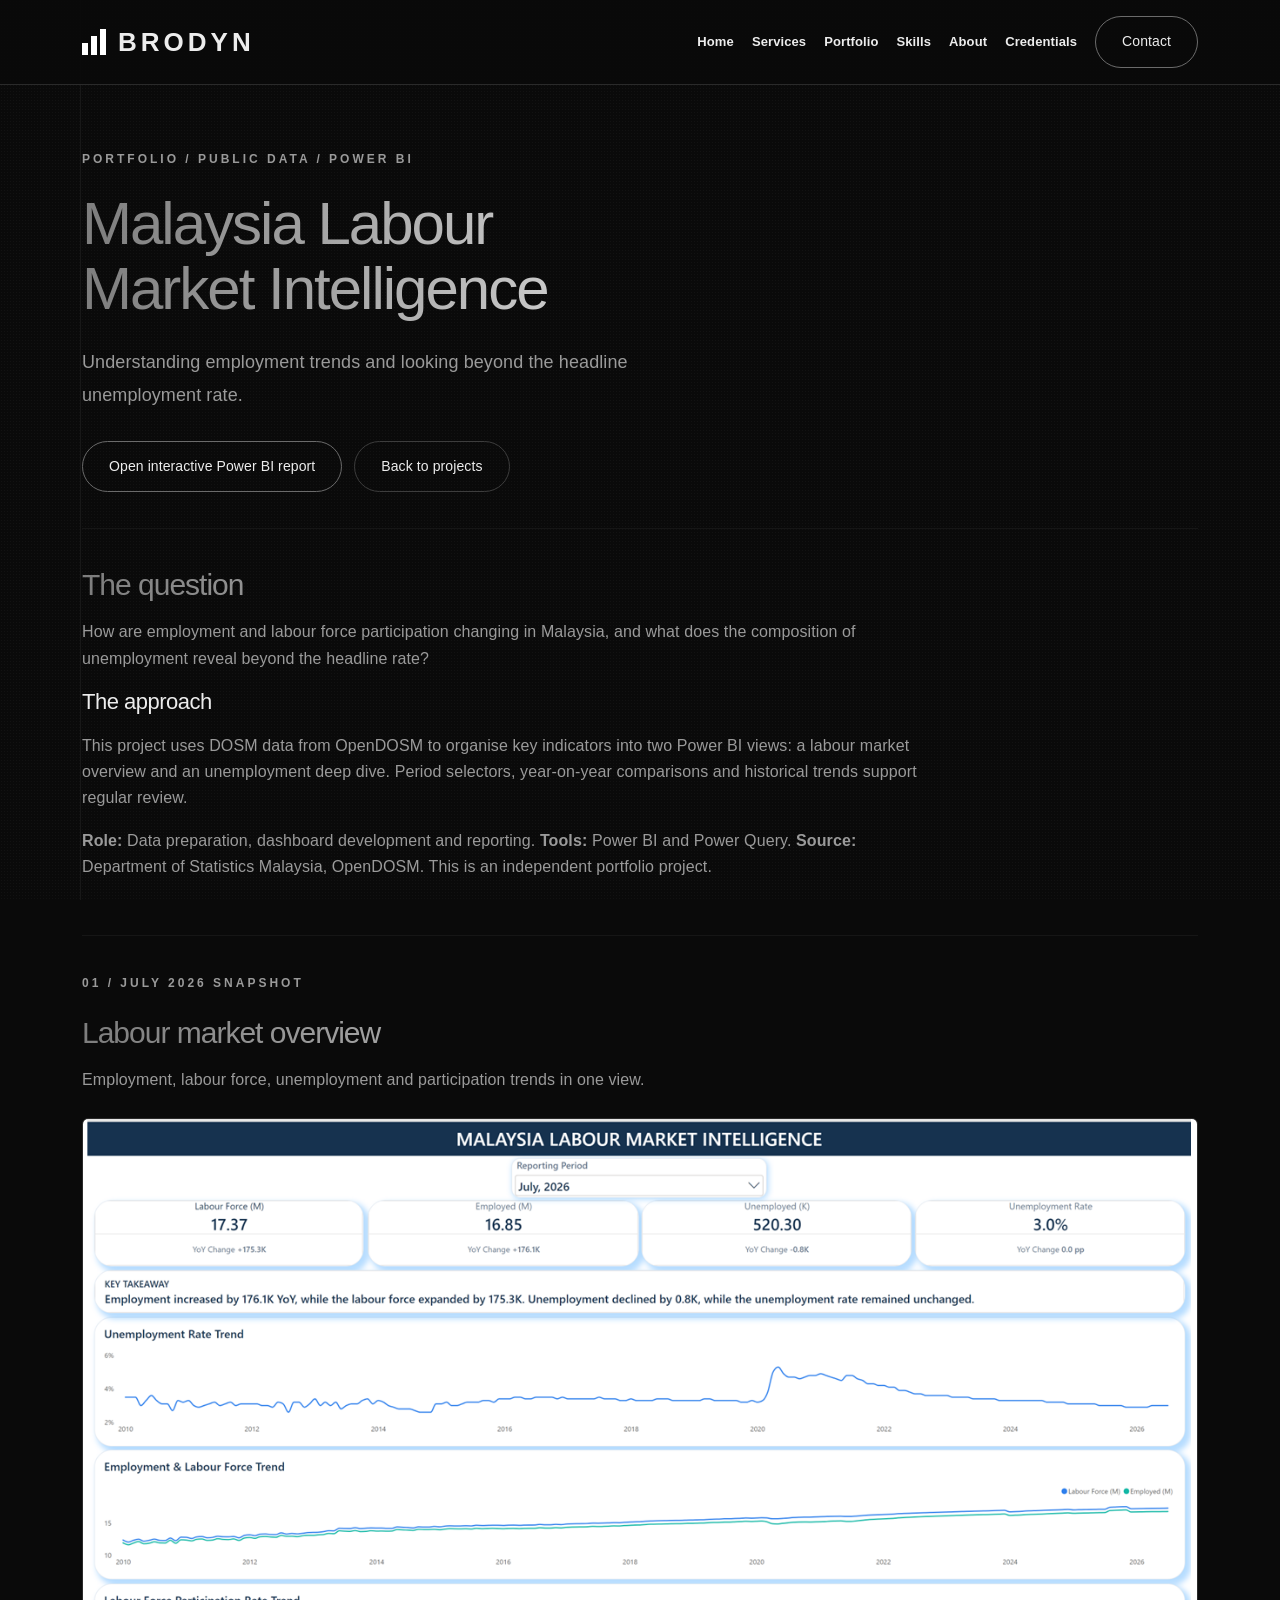
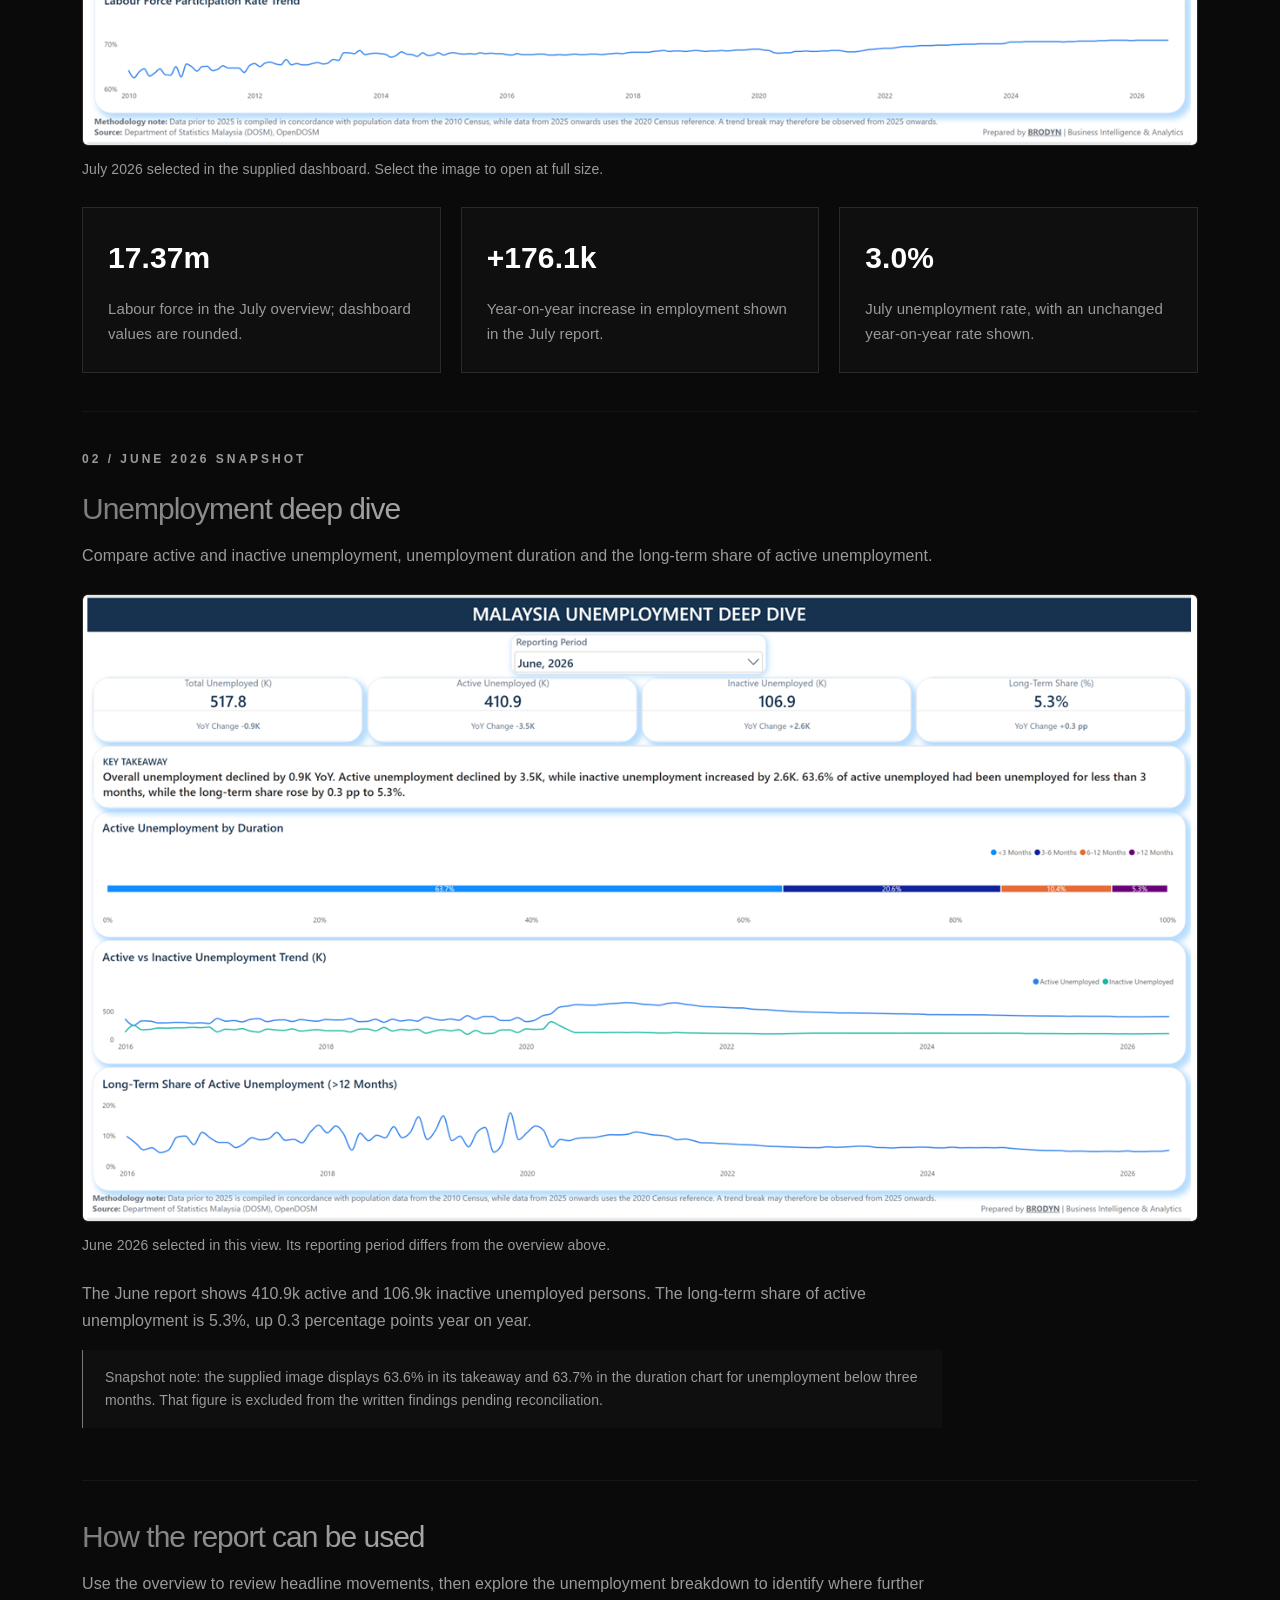
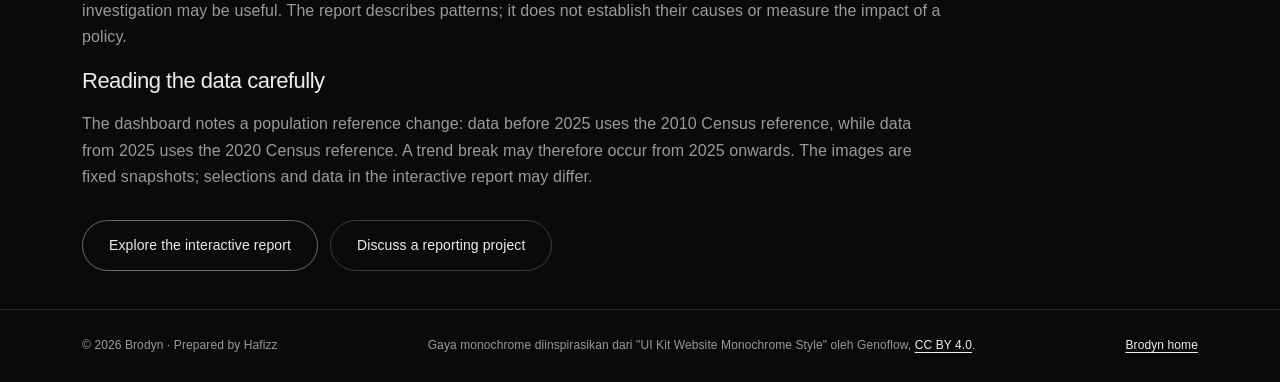
==== commit 8c44156d: "Tema monochrome: ikut gaya UI Kit Website Monochrome Style - Latar hitam dengan grain dan garis pand" ====
--- a/malaysia-labour-market.html
+++ b/malaysia-labour-market.html
@@ -1 +1 @@
-<!doctype html><html lang="en"><head><meta charset="utf-8"><meta name="viewport" content="width=device-width,initial-scale=1"><title>Malaysia Labour Market Dashboard | Brodyn</title><meta name="description" content="A Power BI portfolio project exploring Malaysian employment trends and unemployment using OpenDOSM data. July and June 2026 dashboard snapshots."><link rel="canonical" href="https://brodynhq.com/malaysia-labour-market.html"><link rel="stylesheet" href="assets/site.css"></head><body id="top"><a class="skip" href="#main">Skip to content</a><header><div class="wrap nav"><a class="brand" href="index.html#top" aria-label="Brodyn home"><span class="mark" aria-hidden="true"><i></i><i></i><i></i></span>BRODYN</a><nav aria-label="Main navigation"><a href="index.html#top">Home</a><a href="index.html#services">Services</a><a href="index.html#work">Portfolio</a><a href="index.html#skills">Skills</a><a href="index.html#about">About</a><a href="index.html#credentials">Credentials</a><a href="index.html#contact" class="button">Contact</a></nav></div></header><main id="main" class="wrap"><div class="case-hero"><p class="eyebrow">Portfolio / Public data / Power BI</p><h1>Malaysia Labour<br>Market Intelligence</h1><p class="intro">Understanding employment trends and looking beyond the headline unemployment rate.</p><div class="actions"><a class="button" href="https://app.powerbi.com/view?r=eyJrIjoiMTdkZWMxNzEtMDdmMC00MTY0LWEzZDEtYjRiYjQwNDViMjVlIiwidCI6ImM4NjhmMmQ4LTllNmYtNDYxYy05MTQwLWY2NTFiYmU3MTFkNiJ9" target="_blank" rel="noopener noreferrer">Open interactive Power BI report</a><a class="button secondary" href="index.html#work">Back to projects</a></div></div><section class="case-section"><h2>The question</h2><p>How are employment and labour force participation changing in Malaysia, and what does the composition of unemployment reveal beyond the headline rate?</p><h3>The approach</h3><p>This project uses DOSM data from OpenDOSM to organise key indicators into two Power BI views: a labour market overview and an unemployment deep dive. Period selectors, year-on-year comparisons and historical trends support regular review.</p><p><strong>Role:</strong> Data preparation, dashboard development and reporting. <strong>Tools:</strong> Power BI and Power Query. <strong>Source:</strong> Department of Statistics Malaysia, OpenDOSM. This is an independent portfolio project.</p></section><section class="case-section"><p class="eyebrow">01 / July 2026 snapshot</p><h2>Labour market overview</h2><p>Employment, labour force, unemployment and participation trends in one view.</p><figure class="shot"><a href="labour-overview.png" target="_blank" rel="noopener"><img src="labour-overview.png" width="1280" height="720" alt="July 2026 dashboard showing labour force of 17.37 million, employed persons of 16.85 million and unemployment rate of 3.0 percent"></a><figcaption>July 2026 selected in the supplied dashboard. Select the image to open at full size.</figcaption></figure><div class="findings"><article><strong>17.37m</strong><p>Labour force in the July overview; dashboard values are rounded.</p></article><article><strong>+176.1k</strong><p>Year-on-year increase in employment shown in the July report.</p></article><article><strong>3.0%</strong><p>July unemployment rate, with an unchanged year-on-year rate shown.</p></article></div></section><section class="case-section"><p class="eyebrow">02 / June 2026 snapshot</p><h2>Unemployment deep dive</h2><p>Compare active and inactive unemployment, unemployment duration and the long-term share of active unemployment.</p><figure class="shot"><a href="unemployment-deep-dive.png" target="_blank" rel="noopener"><img src="unemployment-deep-dive.png" width="1280" height="720" loading="lazy" alt="June 2026 unemployment dashboard showing 517.8 thousand unemployed persons, including 410.9 thousand active and 106.9 thousand inactive unemployed"></a><figcaption>June 2026 selected in this view. Its reporting period differs from the overview above.</figcaption></figure><p>The June report shows 410.9k active and 106.9k inactive unemployed persons. The long-term share of active unemployment is 5.3%, up 0.3 percentage points year on year.</p><p class="note">Snapshot note: the supplied image displays 63.6% in its takeaway and 63.7% in the duration chart for unemployment below three months. That figure is excluded from the written findings pending reconciliation.</p></section><section class="case-section"><h2>How the report can be used</h2><p>Use the overview to review headline movements, then explore the unemployment breakdown to identify where further investigation may be useful. The report describes patterns; it does not establish their causes or measure the impact of a policy.</p><h3>Reading the data carefully</h3><p>The dashboard notes a population reference change: data before 2025 uses the 2010 Census reference, while data from 2025 uses the 2020 Census reference. A trend break may therefore occur from 2025 onwards. The images are fixed snapshots; selections and data in the interactive report may differ.</p><div class="actions"><a class="button" href="https://app.powerbi.com/view?r=eyJrIjoiMTdkZWMxNzEtMDdmMC00MTY0LWEzZDEtYjRiYjQwNDViMjVlIiwidCI6ImM4NjhmMmQ4LTllNmYtNDYxYy05MTQwLWY2NTFiYmU3MTFkNiJ9" target="_blank" rel="noopener noreferrer">Explore the interactive report</a><a class="button secondary" href="mailto:admin@brodynhq.com">Discuss a reporting project</a></div></section></main><footer><div class="wrap"><span>© 2026 Brodyn · Prepared by Hafizz</span><a href="index.html">Brodyn home</a></div></footer></body></html>+<!doctype html><html lang="en"><head><meta charset="utf-8"><meta name="viewport" content="width=device-width,initial-scale=1"><meta http-equiv="Content-Security-Policy" content="default-src 'self'; script-src 'none'; style-src 'self' 'unsafe-inline'; img-src 'self'; font-src 'self'; object-src 'none'; base-uri 'self'; frame-src 'none'"><meta name="referrer" content="strict-origin-when-cross-origin"><meta http-equiv="X-Content-Type-Options" content="nosniff"><title>Malaysia Labour Market Dashboard | Brodyn</title><meta name="description" content="A Power BI portfolio project exploring Malaysian employment trends and unemployment using OpenDOSM data. July and June 2026 dashboard snapshots."><link rel="canonical" href="https://brodynhq.com/malaysia-labour-market.html"><link rel="stylesheet" href="assets/site.css"><link rel="stylesheet" href="assets/theme-monochrome.css"></head><body id="top"><a class="skip" href="#main">Skip to content</a><header><div class="wrap nav"><a class="brand" href="index.html#top" aria-label="Brodyn home"><span class="mark" aria-hidden="true"><i></i><i></i><i></i></span>BRODYN</a><nav aria-label="Main navigation"><a href="index.html#top">Home</a><a href="index.html#services">Services</a><a href="index.html#work">Portfolio</a><a href="index.html#skills">Skills</a><a href="index.html#about">About</a><a href="index.html#credentials">Credentials</a><a href="index.html#contact" class="button">Contact</a></nav></div></header><main id="main" class="wrap"><div class="case-hero"><p class="eyebrow">Portfolio / Public data / Power BI</p><h1>Malaysia Labour<br>Market Intelligence</h1><p class="intro">Understanding employment trends and looking beyond the headline unemployment rate.</p><div class="actions"><a class="button" href="https://app.powerbi.com/view?r=eyJrIjoiMTdkZWMxNzEtMDdmMC00MTY0LWEzZDEtYjRiYjQwNDViMjVlIiwidCI6ImM4NjhmMmQ4LTllNmYtNDYxYy05MTQwLWY2NTFiYmU3MTFkNiJ9" target="_blank" rel="noopener noreferrer">Open interactive Power BI report</a><a class="button secondary" href="index.html#work">Back to projects</a></div></div><section class="case-section"><h2>The question</h2><p>How are employment and labour force participation changing in Malaysia, and what does the composition of unemployment reveal beyond the headline rate?</p><h3>The approach</h3><p>This project uses DOSM data from OpenDOSM to organise key indicators into two Power BI views: a labour market overview and an unemployment deep dive. Period selectors, year-on-year comparisons and historical trends support regular review.</p><p><strong>Role:</strong> Data preparation, dashboard development and reporting. <strong>Tools:</strong> Power BI and Power Query. <strong>Source:</strong> Department of Statistics Malaysia, OpenDOSM. This is an independent portfolio project.</p></section><section class="case-section"><p class="eyebrow">01 / July 2026 snapshot</p><h2>Labour market overview</h2><p>Employment, labour force, unemployment and participation trends in one view.</p><figure class="shot"><a href="labour-overview.png" target="_blank" rel="noopener"><img src="labour-overview.png" width="1280" height="720" alt="July 2026 dashboard showing labour force of 17.37 million, employed persons of 16.85 million and unemployment rate of 3.0 percent"></a><figcaption>July 2026 selected in the supplied dashboard. Select the image to open at full size.</figcaption></figure><div class="findings"><article><strong>17.37m</strong><p>Labour force in the July overview; dashboard values are rounded.</p></article><article><strong>+176.1k</strong><p>Year-on-year increase in employment shown in the July report.</p></article><article><strong>3.0%</strong><p>July unemployment rate, with an unchanged year-on-year rate shown.</p></article></div></section><section class="case-section"><p class="eyebrow">02 / June 2026 snapshot</p><h2>Unemployment deep dive</h2><p>Compare active and inactive unemployment, unemployment duration and the long-term share of active unemployment.</p><figure class="shot"><a href="unemployment-deep-dive.png" target="_blank" rel="noopener"><img src="unemployment-deep-dive.png" width="1280" height="720" loading="lazy" alt="June 2026 unemployment dashboard showing 517.8 thousand unemployed persons, including 410.9 thousand active and 106.9 thousand inactive unemployed"></a><figcaption>June 2026 selected in this view. Its reporting period differs from the overview above.</figcaption></figure><p>The June report shows 410.9k active and 106.9k inactive unemployed persons. The long-term share of active unemployment is 5.3%, up 0.3 percentage points year on year.</p><p class="note">Snapshot note: the supplied image displays 63.6% in its takeaway and 63.7% in the duration chart for unemployment below three months. That figure is excluded from the written findings pending reconciliation.</p></section><section class="case-section"><h2>How the report can be used</h2><p>Use the overview to review headline movements, then explore the unemployment breakdown to identify where further investigation may be useful. The report describes patterns; it does not establish their causes or measure the impact of a policy.</p><h3>Reading the data carefully</h3><p>The dashboard notes a population reference change: data before 2025 uses the 2010 Census reference, while data from 2025 uses the 2020 Census reference. A trend break may therefore occur from 2025 onwards. The images are fixed snapshots; selections and data in the interactive report may differ.</p><div class="actions"><a class="button" href="https://app.powerbi.com/view?r=eyJrIjoiMTdkZWMxNzEtMDdmMC00MTY0LWEzZDEtYjRiYjQwNDViMjVlIiwidCI6ImM4NjhmMmQ4LTllNmYtNDYxYy05MTQwLWY2NTFiYmU3MTFkNiJ9" target="_blank" rel="noopener noreferrer">Explore the interactive report</a><a class="button secondary" href="mailto:admin@brodynhq.com">Discuss a reporting project</a></div></section></main><footer><div class="wrap"><span>© 2026 Brodyn · Prepared by Hafizz</span><span> Gaya monochrome diinspirasikan dari "UI Kit Website Monochrome Style" oleh Genoflow, <a href="https://creativecommons.org/licenses/by/4.0/" target="_blank" rel="noopener noreferrer">CC BY 4.0</a>.</span><a href="index.html">Brodyn home</a></div></footer></body></html>
--- a/assets/theme-monochrome.css
+++ b/assets/theme-monochrome.css
@@ -0,0 +1,123 @@
+/* Monochrome theme: inspired by "UI Kit Website Monochrome Style" by Genoflow (CC BY 4.0).
+   Layout, colour and type cues only. No images, logos or copy from the source file. */
+
+:root{
+  --bg:#0a0a0a;
+  --panel:#121212;
+  --ink:#ededed;
+  --muted:#9a9a9a;
+  --line:#2a2a2a;
+  --accent:#ffffff;
+}
+
+html{background:var(--bg)}
+body{
+  background:var(--bg);
+  color:var(--ink);
+  font-family:"Helvetica Neue",Helvetica,Arial,sans-serif;
+  letter-spacing:.1px;
+}
+body::before{
+  /* faint vertical guide, as in the source layout */
+  content:"";
+  position:fixed;inset:0 auto 0 calc(50% - 560px);
+  width:1px;background:rgba(255,255,255,.06);
+  pointer-events:none;z-index:0;
+}
+/* film-grain feel without images */
+body::after{
+  content:"";
+  position:fixed;inset:0;
+  background-image:radial-gradient(rgba(255,255,255,.035) 1px,transparent 1px);
+  background-size:3px 3px;
+  pointer-events:none;z-index:0;
+}
+main,header,footer{position:relative;z-index:1}
+
+a{color:var(--ink)}
+a:hover{color:#fff}
+a:focus-visible,summary:focus-visible{outline:1px solid #fff;outline-offset:5px}
+
+header{background:rgba(10,10,10,.92);border-bottom:1px solid var(--line)}
+.brand{letter-spacing:4px;font-weight:700}
+.mark i{background:#fff}
+nav a:hover{color:#fff}
+
+/* Headings: grey-to-white gradient, as in the source */
+h1,h2,.report h2{
+  background:linear-gradient(90deg,#7d7d7d 0%,#f2f2f2 85%);
+  -webkit-background-clip:text;background-clip:text;
+  color:transparent;
+  font-weight:500;letter-spacing:-1px;
+}
+h3{color:var(--ink);font-weight:500}
+.eyebrow{color:var(--muted);letter-spacing:3px}
+.intro,.section-heading p,.project-body p,.service-grid p,.about p,.case-section p,.hero-note{color:var(--muted)}
+.about strong,.about p strong{color:var(--ink)}
+
+/* Buttons: outline pill, as in the source */
+.button{
+  background:transparent;color:var(--ink);
+  border:1px solid #6b6b6b;border-radius:999px;
+  padding:13px 26px;font-weight:500;
+}
+.button:hover{background:#fff;color:#000;border-color:#fff}
+.button.secondary{border-color:#3d3d3d}
+
+/* Panels and cards */
+.hero .report,.report{
+  background:var(--panel);color:var(--ink);
+  border:1px solid var(--line);border-radius:6px;
+  box-shadow:none;transform:none;
+}
+.report p,.report-top,.report-foot,.legend,.metric span{color:var(--muted)}
+.metric{border-left:1px solid #555}
+.metric strong{color:#fff}
+.bar b:first-child{background:#e5e5e5}
+.bar b:last-child{background:#333}
+
+.tools,.workflow{border-color:var(--line)}
+.tools span,.workflow li span{color:var(--muted)}
+.tools b,.workflow li{color:var(--ink)}
+.workflow,.services,.learning{background:#0f0f0f}
+
+section{border-top:1px solid #161616}
+.section-heading{border-bottom:1px solid var(--line);padding-bottom:24px}
+
+.project{background:var(--panel);border:1px solid var(--line);border-radius:6px}
+.project-top{background:#0d0d0d !important;border-bottom:1px solid var(--line)}
+.project:nth-child(n) .project-top{background:#0d0d0d !important}
+.project-top span{color:var(--muted)}
+.project-top strong{color:#e8e8e8;font-weight:400}
+.tag{color:#bdbdbd}
+.project-body details,summary{border-color:var(--line)}
+.project-link{color:#fff}
+.status{color:var(--muted)}
+.project-image{background:#0d0d0d}
+
+.service-grid article,.skill-grid article{border-color:var(--line);background:transparent}
+.service-grid article{border-top:1px solid #3a3a3a}
+.service-grid article{background:transparent !important}
+.service-num{color:var(--muted);font-weight:400}
+.credentials span{border-color:#333;color:#cfcfcf;background:transparent}
+
+.contact{background:#0f0f0f;border:1px solid var(--line);border-radius:6px;color:var(--ink)}
+.contact p,.contact small{color:var(--muted)}
+.contact .eyebrow{color:var(--muted)}
+.contact a{background:#fff;color:#000;border-color:#fff}
+.contact a:hover{background:#ddd;color:#000}
+
+.credential-list{background:var(--panel);border-color:var(--line)}
+.credential-grid li{border-color:var(--line)}
+.credential-grid p,.learning-note{color:var(--muted)}
+.credential-kind{color:#bdbdbd}
+.credential-grid a{color:#fff}
+
+.note{border-left:1px solid #777;background:#0f0f0f;color:var(--muted)}
+.findings article{background:#0f0f0f;border:1px solid var(--line)}
+.findings strong{color:#fff}
+.shot img{border-color:var(--line)}
+
+footer{border-top:1px solid var(--line);color:var(--muted);background:var(--bg)}
+footer a{color:var(--ink)}
+.skip{background:#fff;color:#000}
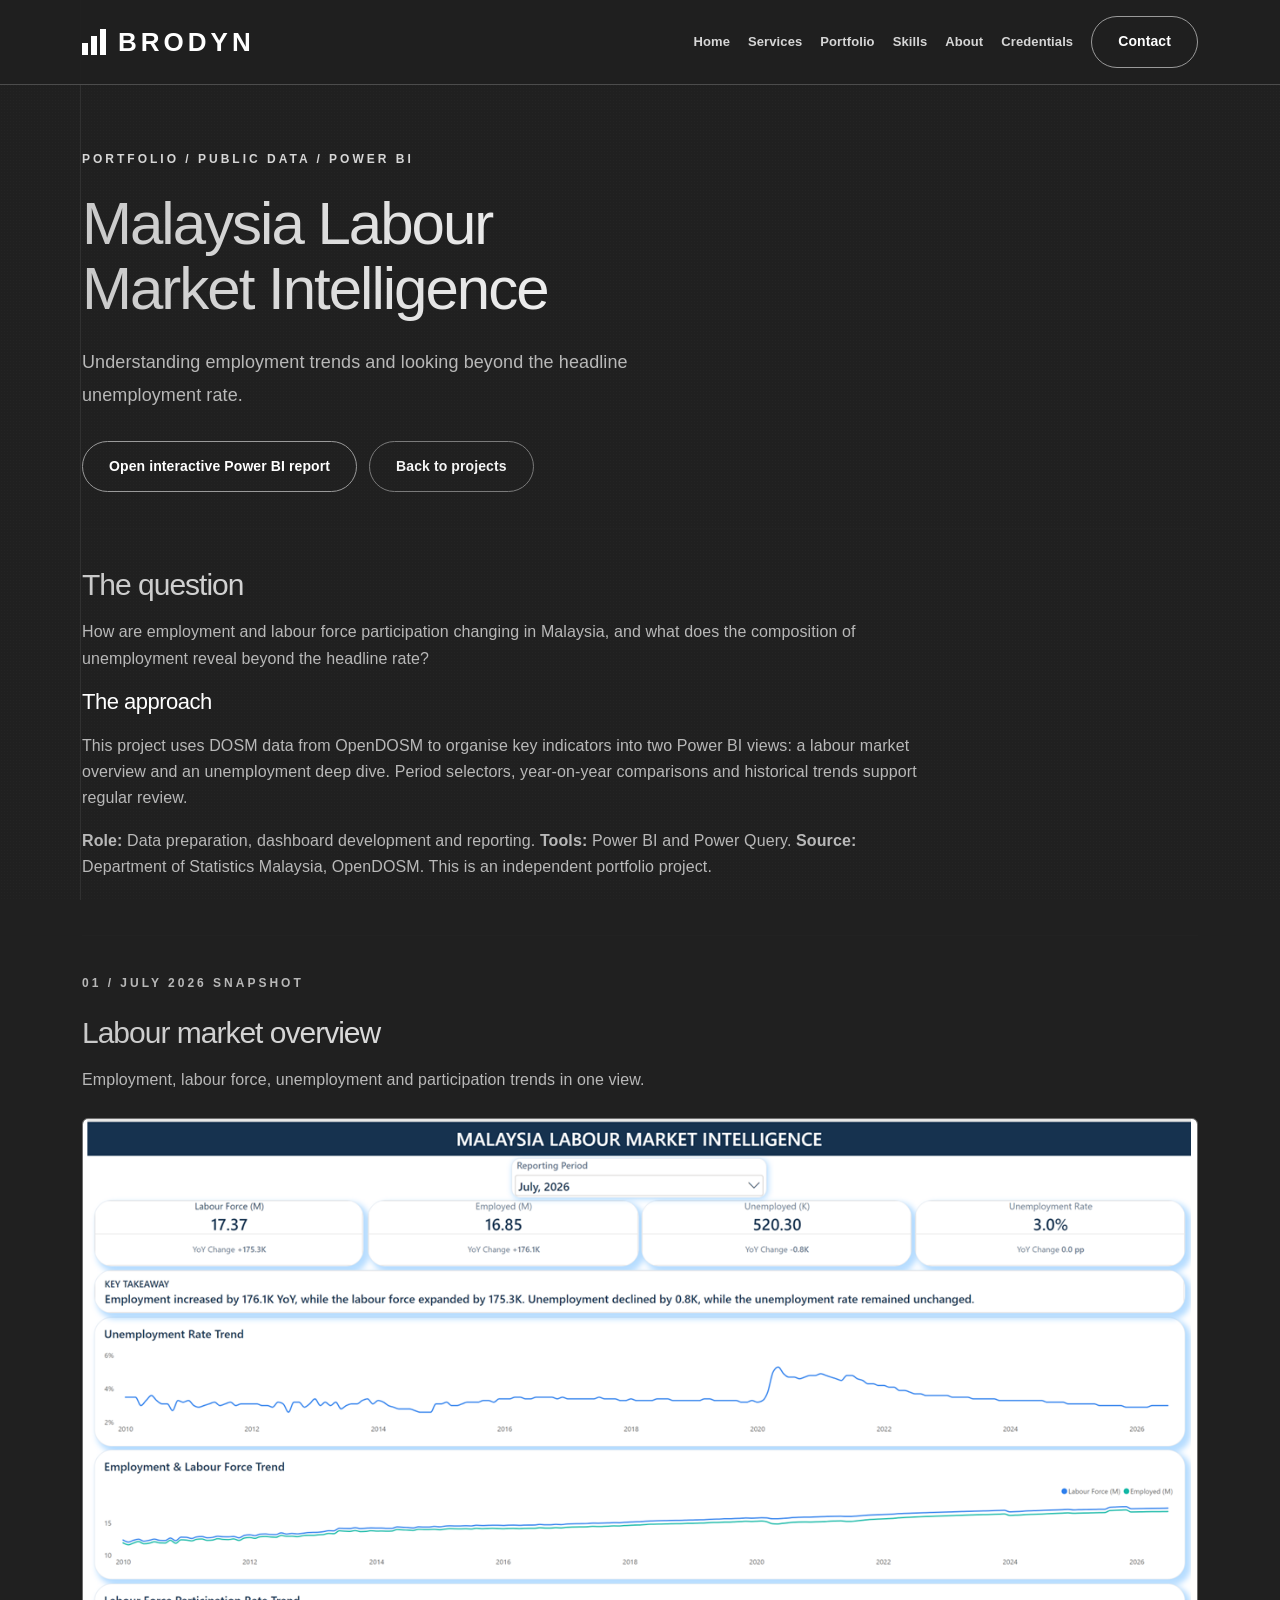
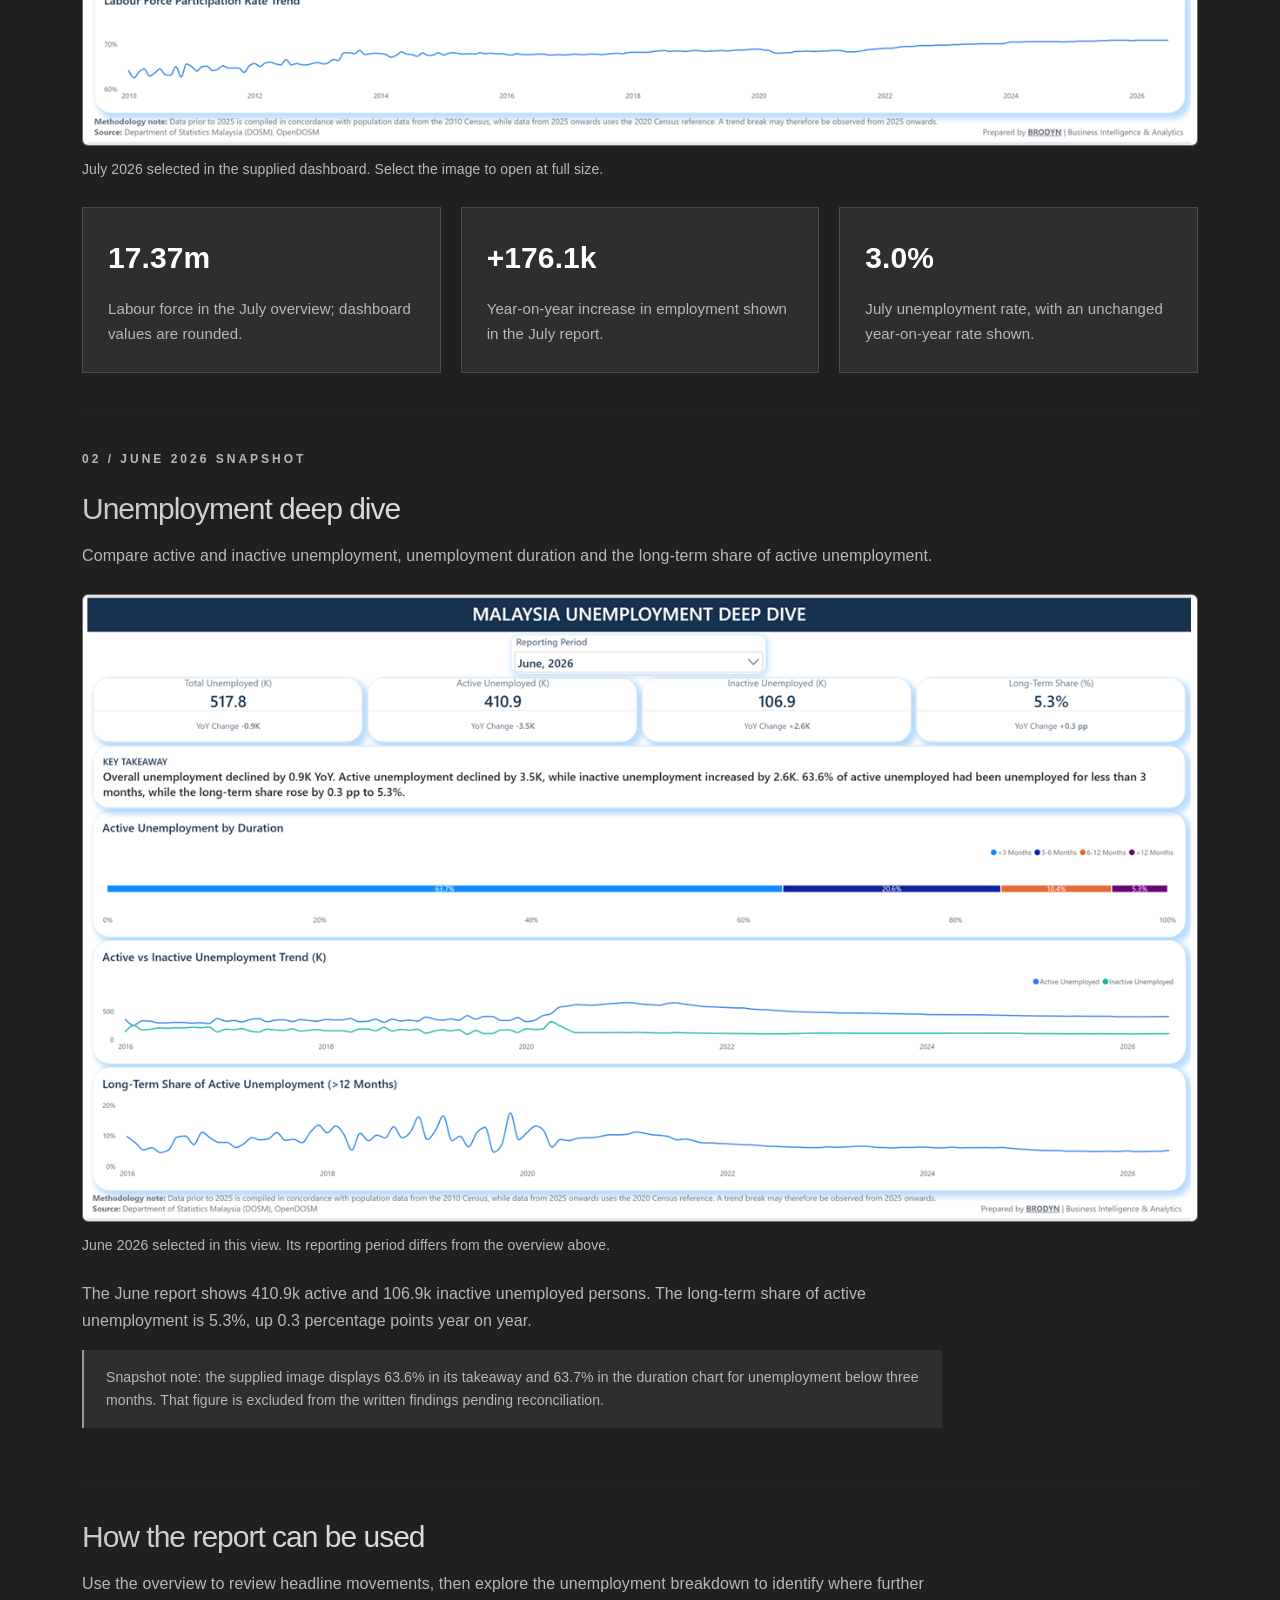
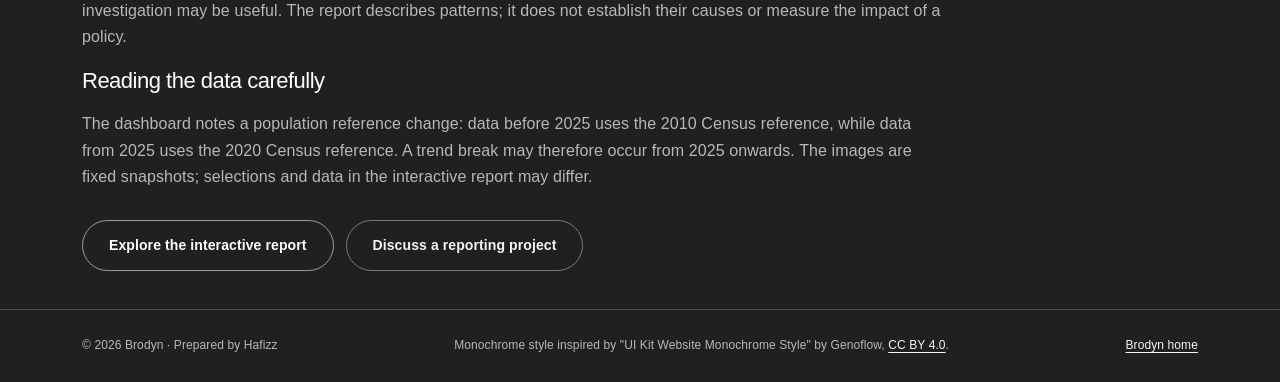
==== commit af1e24d2: "Naikkan kontras lagi, betulkan chip kemahiran, pusatkan kontak, footer dalam English Co-Authored-By:" ====
--- a/malaysia-labour-market.html
+++ b/malaysia-labour-market.html
@@ -1 +1 @@
-<!doctype html><html lang="en"><head><meta charset="utf-8"><meta name="viewport" content="width=device-width,initial-scale=1"><meta http-equiv="Content-Security-Policy" content="default-src 'self'; script-src 'none'; style-src 'self' 'unsafe-inline'; img-src 'self'; font-src 'self'; object-src 'none'; base-uri 'self'; frame-src 'none'"><meta name="referrer" content="strict-origin-when-cross-origin"><meta http-equiv="X-Content-Type-Options" content="nosniff"><title>Malaysia Labour Market Dashboard | Brodyn</title><meta name="description" content="A Power BI portfolio project exploring Malaysian employment trends and unemployment using OpenDOSM data. July and June 2026 dashboard snapshots."><link rel="canonical" href="https://brodynhq.com/malaysia-labour-market.html"><link rel="stylesheet" href="assets/site.css"><link rel="stylesheet" href="assets/theme-monochrome.css"></head><body id="top"><a class="skip" href="#main">Skip to content</a><header><div class="wrap nav"><a class="brand" href="index.html#top" aria-label="Brodyn home"><span class="mark" aria-hidden="true"><i></i><i></i><i></i></span>BRODYN</a><nav aria-label="Main navigation"><a href="index.html#top">Home</a><a href="index.html#services">Services</a><a href="index.html#work">Portfolio</a><a href="index.html#skills">Skills</a><a href="index.html#about">About</a><a href="index.html#credentials">Credentials</a><a href="index.html#contact" class="button">Contact</a></nav></div></header><main id="main" class="wrap"><div class="case-hero"><p class="eyebrow">Portfolio / Public data / Power BI</p><h1>Malaysia Labour<br>Market Intelligence</h1><p class="intro">Understanding employment trends and looking beyond the headline unemployment rate.</p><div class="actions"><a class="button" href="https://app.powerbi.com/view?r=eyJrIjoiMTdkZWMxNzEtMDdmMC00MTY0LWEzZDEtYjRiYjQwNDViMjVlIiwidCI6ImM4NjhmMmQ4LTllNmYtNDYxYy05MTQwLWY2NTFiYmU3MTFkNiJ9" target="_blank" rel="noopener noreferrer">Open interactive Power BI report</a><a class="button secondary" href="index.html#work">Back to projects</a></div></div><section class="case-section"><h2>The question</h2><p>How are employment and labour force participation changing in Malaysia, and what does the composition of unemployment reveal beyond the headline rate?</p><h3>The approach</h3><p>This project uses DOSM data from OpenDOSM to organise key indicators into two Power BI views: a labour market overview and an unemployment deep dive. Period selectors, year-on-year comparisons and historical trends support regular review.</p><p><strong>Role:</strong> Data preparation, dashboard development and reporting. <strong>Tools:</strong> Power BI and Power Query. <strong>Source:</strong> Department of Statistics Malaysia, OpenDOSM. This is an independent portfolio project.</p></section><section class="case-section"><p class="eyebrow">01 / July 2026 snapshot</p><h2>Labour market overview</h2><p>Employment, labour force, unemployment and participation trends in one view.</p><figure class="shot"><a href="labour-overview.png" target="_blank" rel="noopener"><img src="labour-overview.png" width="1280" height="720" alt="July 2026 dashboard showing labour force of 17.37 million, employed persons of 16.85 million and unemployment rate of 3.0 percent"></a><figcaption>July 2026 selected in the supplied dashboard. Select the image to open at full size.</figcaption></figure><div class="findings"><article><strong>17.37m</strong><p>Labour force in the July overview; dashboard values are rounded.</p></article><article><strong>+176.1k</strong><p>Year-on-year increase in employment shown in the July report.</p></article><article><strong>3.0%</strong><p>July unemployment rate, with an unchanged year-on-year rate shown.</p></article></div></section><section class="case-section"><p class="eyebrow">02 / June 2026 snapshot</p><h2>Unemployment deep dive</h2><p>Compare active and inactive unemployment, unemployment duration and the long-term share of active unemployment.</p><figure class="shot"><a href="unemployment-deep-dive.png" target="_blank" rel="noopener"><img src="unemployment-deep-dive.png" width="1280" height="720" loading="lazy" alt="June 2026 unemployment dashboard showing 517.8 thousand unemployed persons, including 410.9 thousand active and 106.9 thousand inactive unemployed"></a><figcaption>June 2026 selected in this view. Its reporting period differs from the overview above.</figcaption></figure><p>The June report shows 410.9k active and 106.9k inactive unemployed persons. The long-term share of active unemployment is 5.3%, up 0.3 percentage points year on year.</p><p class="note">Snapshot note: the supplied image displays 63.6% in its takeaway and 63.7% in the duration chart for unemployment below three months. That figure is excluded from the written findings pending reconciliation.</p></section><section class="case-section"><h2>How the report can be used</h2><p>Use the overview to review headline movements, then explore the unemployment breakdown to identify where further investigation may be useful. The report describes patterns; it does not establish their causes or measure the impact of a policy.</p><h3>Reading the data carefully</h3><p>The dashboard notes a population reference change: data before 2025 uses the 2010 Census reference, while data from 2025 uses the 2020 Census reference. A trend break may therefore occur from 2025 onwards. The images are fixed snapshots; selections and data in the interactive report may differ.</p><div class="actions"><a class="button" href="https://app.powerbi.com/view?r=eyJrIjoiMTdkZWMxNzEtMDdmMC00MTY0LWEzZDEtYjRiYjQwNDViMjVlIiwidCI6ImM4NjhmMmQ4LTllNmYtNDYxYy05MTQwLWY2NTFiYmU3MTFkNiJ9" target="_blank" rel="noopener noreferrer">Explore the interactive report</a><a class="button secondary" href="mailto:admin@brodynhq.com">Discuss a reporting project</a></div></section></main><footer><div class="wrap"><span>© 2026 Brodyn · Prepared by Hafizz</span><span> Gaya monochrome diinspirasikan dari "UI Kit Website Monochrome Style" oleh Genoflow, <a href="https://creativecommons.org/licenses/by/4.0/" target="_blank" rel="noopener noreferrer">CC BY 4.0</a>.</span><a href="index.html">Brodyn home</a></div></footer></body></html>+<!doctype html><html lang="en"><head><meta charset="utf-8"><meta name="viewport" content="width=device-width,initial-scale=1"><meta http-equiv="Content-Security-Policy" content="default-src 'self'; script-src 'none'; style-src 'self' 'unsafe-inline'; img-src 'self'; font-src 'self'; object-src 'none'; base-uri 'self'; frame-src 'none'"><meta name="referrer" content="strict-origin-when-cross-origin"><meta http-equiv="X-Content-Type-Options" content="nosniff"><title>Malaysia Labour Market Dashboard | Brodyn</title><meta name="description" content="A Power BI portfolio project exploring Malaysian employment trends and unemployment using OpenDOSM data. July and June 2026 dashboard snapshots."><link rel="canonical" href="https://brodynhq.com/malaysia-labour-market.html"><link rel="stylesheet" href="assets/site.css"><link rel="stylesheet" href="assets/theme-monochrome.css"></head><body id="top"><a class="skip" href="#main">Skip to content</a><header><div class="wrap nav"><a class="brand" href="index.html#top" aria-label="Brodyn home"><span class="mark" aria-hidden="true"><i></i><i></i><i></i></span>BRODYN</a><nav aria-label="Main navigation"><a href="index.html#top">Home</a><a href="index.html#services">Services</a><a href="index.html#work">Portfolio</a><a href="index.html#skills">Skills</a><a href="index.html#about">About</a><a href="index.html#credentials">Credentials</a><a href="index.html#contact" class="button">Contact</a></nav></div></header><main id="main" class="wrap"><div class="case-hero"><p class="eyebrow">Portfolio / Public data / Power BI</p><h1>Malaysia Labour<br>Market Intelligence</h1><p class="intro">Understanding employment trends and looking beyond the headline unemployment rate.</p><div class="actions"><a class="button" href="https://app.powerbi.com/view?r=eyJrIjoiMTdkZWMxNzEtMDdmMC00MTY0LWEzZDEtYjRiYjQwNDViMjVlIiwidCI6ImM4NjhmMmQ4LTllNmYtNDYxYy05MTQwLWY2NTFiYmU3MTFkNiJ9" target="_blank" rel="noopener noreferrer">Open interactive Power BI report</a><a class="button secondary" href="index.html#work">Back to projects</a></div></div><section class="case-section"><h2>The question</h2><p>How are employment and labour force participation changing in Malaysia, and what does the composition of unemployment reveal beyond the headline rate?</p><h3>The approach</h3><p>This project uses DOSM data from OpenDOSM to organise key indicators into two Power BI views: a labour market overview and an unemployment deep dive. Period selectors, year-on-year comparisons and historical trends support regular review.</p><p><strong>Role:</strong> Data preparation, dashboard development and reporting. <strong>Tools:</strong> Power BI and Power Query. <strong>Source:</strong> Department of Statistics Malaysia, OpenDOSM. This is an independent portfolio project.</p></section><section class="case-section"><p class="eyebrow">01 / July 2026 snapshot</p><h2>Labour market overview</h2><p>Employment, labour force, unemployment and participation trends in one view.</p><figure class="shot"><a href="labour-overview.png" target="_blank" rel="noopener"><img src="labour-overview.png" width="1280" height="720" alt="July 2026 dashboard showing labour force of 17.37 million, employed persons of 16.85 million and unemployment rate of 3.0 percent"></a><figcaption>July 2026 selected in the supplied dashboard. Select the image to open at full size.</figcaption></figure><div class="findings"><article><strong>17.37m</strong><p>Labour force in the July overview; dashboard values are rounded.</p></article><article><strong>+176.1k</strong><p>Year-on-year increase in employment shown in the July report.</p></article><article><strong>3.0%</strong><p>July unemployment rate, with an unchanged year-on-year rate shown.</p></article></div></section><section class="case-section"><p class="eyebrow">02 / June 2026 snapshot</p><h2>Unemployment deep dive</h2><p>Compare active and inactive unemployment, unemployment duration and the long-term share of active unemployment.</p><figure class="shot"><a href="unemployment-deep-dive.png" target="_blank" rel="noopener"><img src="unemployment-deep-dive.png" width="1280" height="720" loading="lazy" alt="June 2026 unemployment dashboard showing 517.8 thousand unemployed persons, including 410.9 thousand active and 106.9 thousand inactive unemployed"></a><figcaption>June 2026 selected in this view. Its reporting period differs from the overview above.</figcaption></figure><p>The June report shows 410.9k active and 106.9k inactive unemployed persons. The long-term share of active unemployment is 5.3%, up 0.3 percentage points year on year.</p><p class="note">Snapshot note: the supplied image displays 63.6% in its takeaway and 63.7% in the duration chart for unemployment below three months. That figure is excluded from the written findings pending reconciliation.</p></section><section class="case-section"><h2>How the report can be used</h2><p>Use the overview to review headline movements, then explore the unemployment breakdown to identify where further investigation may be useful. The report describes patterns; it does not establish their causes or measure the impact of a policy.</p><h3>Reading the data carefully</h3><p>The dashboard notes a population reference change: data before 2025 uses the 2010 Census reference, while data from 2025 uses the 2020 Census reference. A trend break may therefore occur from 2025 onwards. The images are fixed snapshots; selections and data in the interactive report may differ.</p><div class="actions"><a class="button" href="https://app.powerbi.com/view?r=eyJrIjoiMTdkZWMxNzEtMDdmMC00MTY0LWEzZDEtYjRiYjQwNDViMjVlIiwidCI6ImM4NjhmMmQ4LTllNmYtNDYxYy05MTQwLWY2NTFiYmU3MTFkNiJ9" target="_blank" rel="noopener noreferrer">Explore the interactive report</a><a class="button secondary" href="mailto:admin@brodynhq.com">Discuss a reporting project</a></div></section></main><footer><div class="wrap"><span>© 2026 Brodyn · Prepared by Hafizz</span><span> Monochrome style inspired by "UI Kit Website Monochrome Style" by Genoflow, <a href="https://creativecommons.org/licenses/by/4.0/" target="_blank" rel="noopener noreferrer">CC BY 4.0</a>.</span><a href="index.html">Brodyn home</a></div></footer></body></html>
--- a/assets/theme-monochrome.css
+++ b/assets/theme-monochrome.css
@@ -1,13 +1,16 @@
 /* Monochrome theme: inspired by "UI Kit Website Monochrome Style" by Genoflow (CC BY 4.0).
-   Layout, colour and type cues only. No images, logos or copy from the source file. */
+   Layout, colour and type cues only. No images, logos or copy from the source file.
+   Tuned for contrast: text and card edges must read clearly at a glance. */
 
 :root{
-  --bg:#0a0a0a;
-  --panel:#121212;
-  --ink:#ededed;
-  --muted:#9a9a9a;
-  --line:#2a2a2a;
-  --accent:#ffffff;
+  --bg:#202020;
+  --panel:#2a2a2a;
+  --panel-2:#333333;
+  --ink:#f5f5f5;
+  --ink-2:#d6d6d6;
+  --muted:#b8b8b8;
+  --line:#4c4c4c;
+  --line-strong:#6e6e6e;
 }
 
 html{background:var(--bg)}
@@ -18,17 +21,15 @@
   letter-spacing:.1px;
 }
 body::before{
-  /* faint vertical guide, as in the source layout */
   content:"";
   position:fixed;inset:0 auto 0 calc(50% - 560px);
-  width:1px;background:rgba(255,255,255,.06);
+  width:1px;background:rgba(255,255,255,.08);
   pointer-events:none;z-index:0;
 }
-/* film-grain feel without images */
 body::after{
   content:"";
   position:fixed;inset:0;
-  background-image:radial-gradient(rgba(255,255,255,.035) 1px,transparent 1px);
+  background-image:radial-gradient(rgba(255,255,255,.02) 1px,transparent 1px);
   background-size:3px 3px;
   pointer-events:none;z-index:0;
 }
@@ -36,88 +37,102 @@
 
 a{color:var(--ink)}
 a:hover{color:#fff}
-a:focus-visible,summary:focus-visible{outline:1px solid #fff;outline-offset:5px}
+a:focus-visible,summary:focus-visible{outline:2px solid #fff;outline-offset:5px}
 
-header{background:rgba(10,10,10,.92);border-bottom:1px solid var(--line)}
-.brand{letter-spacing:4px;font-weight:700}
+header{background:rgba(32,32,32,.96);border-bottom:1px solid var(--line)}
+.brand{letter-spacing:4px;font-weight:700;color:#fff}
 .mark i{background:#fff}
+nav a{color:var(--ink-2)}
 nav a:hover{color:#fff}
 
-/* Headings: grey-to-white gradient, as in the source */
+/* Headings: clear light gradient, strong enough to read */
 h1,h2,.report h2{
-  background:linear-gradient(90deg,#7d7d7d 0%,#f2f2f2 85%);
+  background:linear-gradient(90deg,#c9c9c9 0%,#ffffff 80%);
   -webkit-background-clip:text;background-clip:text;
   color:transparent;
   font-weight:500;letter-spacing:-1px;
 }
-h3{color:var(--ink);font-weight:500}
-.eyebrow{color:var(--muted);letter-spacing:3px}
+h3{color:#fff;font-weight:500}
+.eyebrow{color:var(--ink-2);letter-spacing:3px}
 .intro,.section-heading p,.project-body p,.service-grid p,.about p,.case-section p,.hero-note{color:var(--muted)}
 .about strong,.about p strong{color:var(--ink)}
 
-/* Buttons: outline pill, as in the source */
+/* Buttons: outline pill, clearer edge */
 .button{
-  background:transparent;color:var(--ink);
-  border:1px solid #6b6b6b;border-radius:999px;
-  padding:13px 26px;font-weight:500;
+  background:transparent;color:#fff;
+  border:1px solid #9a9a9a;border-radius:999px;
+  padding:13px 26px;font-weight:600;
 }
 .button:hover{background:#fff;color:#000;border-color:#fff}
-.button.secondary{border-color:#3d3d3d}
+.button.secondary{border-color:#7a7a7a;color:var(--ink)}
 
-/* Panels and cards */
+/* Panels */
 .hero .report,.report{
-  background:var(--panel);color:var(--ink);
-  border:1px solid var(--line);border-radius:6px;
+  background:var(--panel-2);color:var(--ink);
+  border:1px solid var(--line-strong);border-radius:8px;
   box-shadow:none;transform:none;
 }
-.report p,.report-top,.report-foot,.legend,.metric span{color:var(--muted)}
-.metric{border-left:1px solid #555}
+.report p,.report-top,.report-foot,.legend,.metric span{color:var(--ink-2)}
+.metric{border-left:2px solid #9a9a9a}
 .metric strong{color:#fff}
-.bar b:first-child{background:#e5e5e5}
-.bar b:last-child{background:#333}
+.bar b:first-child{background:#f0f0f0}
+.bar b:last-child{background:#555}
 
 .tools,.workflow{border-color:var(--line)}
 .tools span,.workflow li span{color:var(--muted)}
-.tools b,.workflow li{color:var(--ink)}
-.workflow,.services,.learning{background:#0f0f0f}
+.tools b,.workflow li{color:#fff}
+.workflow,.services,.learning{background:#242424}
 
-section{border-top:1px solid #161616}
+section{border-top:1px solid #222}
 .section-heading{border-bottom:1px solid var(--line);padding-bottom:24px}
 
-.project{background:var(--panel);border:1px solid var(--line);border-radius:6px}
-.project-top{background:#0d0d0d !important;border-bottom:1px solid var(--line)}
-.project:nth-child(n) .project-top{background:#0d0d0d !important}
-.project-top span{color:var(--muted)}
-.project-top strong{color:#e8e8e8;font-weight:400}
-.tag{color:#bdbdbd}
+/* Cards: visible edge and a lighter surface than the page */
+.project{background:var(--panel);border:1px solid var(--line-strong);border-radius:8px}
+.project-top{background:#383838 !important;border-bottom:1px solid var(--line-strong)}
+.project:nth-child(n) .project-top{background:#383838 !important}
+.project-top span{color:#cfcfcf}
+.project-top strong{color:#fff;font-weight:400}
+.tag{color:#e6e6e6}
 .project-body details,summary{border-color:var(--line)}
-.project-link{color:#fff}
-.status{color:var(--muted)}
-.project-image{background:#0d0d0d}
+summary{color:#fff}
+.project-link{color:#fff;text-decoration-color:#fff}
+.status{color:var(--ink-2)}
+.project-image{background:#383838}
 
 .service-grid article,.skill-grid article{border-color:var(--line);background:transparent}
-.service-grid article{border-top:1px solid #3a3a3a}
+.service-grid article{border-top:2px solid #7a7a7a}
 .service-grid article{background:transparent !important}
-.service-num{color:var(--muted);font-weight:400}
-.credentials span{border-color:#333;color:#cfcfcf;background:transparent}
+.service-num{color:#cfcfcf;font-weight:600}
+.credentials span{border-color:#6a6a6a;color:#f0f0f0;background:#262626}
 
-.contact{background:#0f0f0f;border:1px solid var(--line);border-radius:6px;color:var(--ink)}
-.contact p,.contact small{color:var(--muted)}
-.contact .eyebrow{color:var(--muted)}
+.contact{background:var(--panel-2);border:1px solid var(--line-strong);border-radius:8px;color:#fff}
+.contact p,.contact small{color:var(--ink-2)}
+.contact .eyebrow{color:#e6e6e6}
 .contact a{background:#fff;color:#000;border-color:#fff}
-.contact a:hover{background:#ddd;color:#000}
+.contact a:hover{background:#dcdcdc;color:#000}
 
-.credential-list{background:var(--panel);border-color:var(--line)}
+.credential-list{background:var(--panel);border-color:var(--line-strong)}
 .credential-grid li{border-color:var(--line)}
 .credential-grid p,.learning-note{color:var(--muted)}
-.credential-kind{color:#bdbdbd}
+.credential-kind{color:#e6e6e6}
 .credential-grid a{color:#fff}
 
-.note{border-left:1px solid #777;background:#0f0f0f;color:var(--muted)}
-.findings article{background:#0f0f0f;border:1px solid var(--line)}
+.note{border-left:2px solid #9a9a9a;background:#2e2e2e;color:var(--ink-2)}
+.findings article{background:#2e2e2e;border:1px solid var(--line)}
 .findings strong{color:#fff}
-.shot img{border-color:var(--line)}
+.shot img{border-color:var(--line-strong)}
 
 footer{border-top:1px solid var(--line);color:var(--muted);background:var(--bg)}
 footer a{color:var(--ink)}
 .skip{background:#fff;color:#000}
+
+/* Skill chips: dark pills with light text (site.css sets a pale background) */
+.skill-grid .credentials span{
+  background:#3a3a3a !important;color:#ffffff !important;border-color:#7a7a7a !important;
+}
+
+/* Contact block: centre the email and button column */
+.contact > div:last-child{
+  display:flex;flex-direction:column;align-items:center;text-align:center;
+}
+.contact > div:last-child small{margin-top:14px}
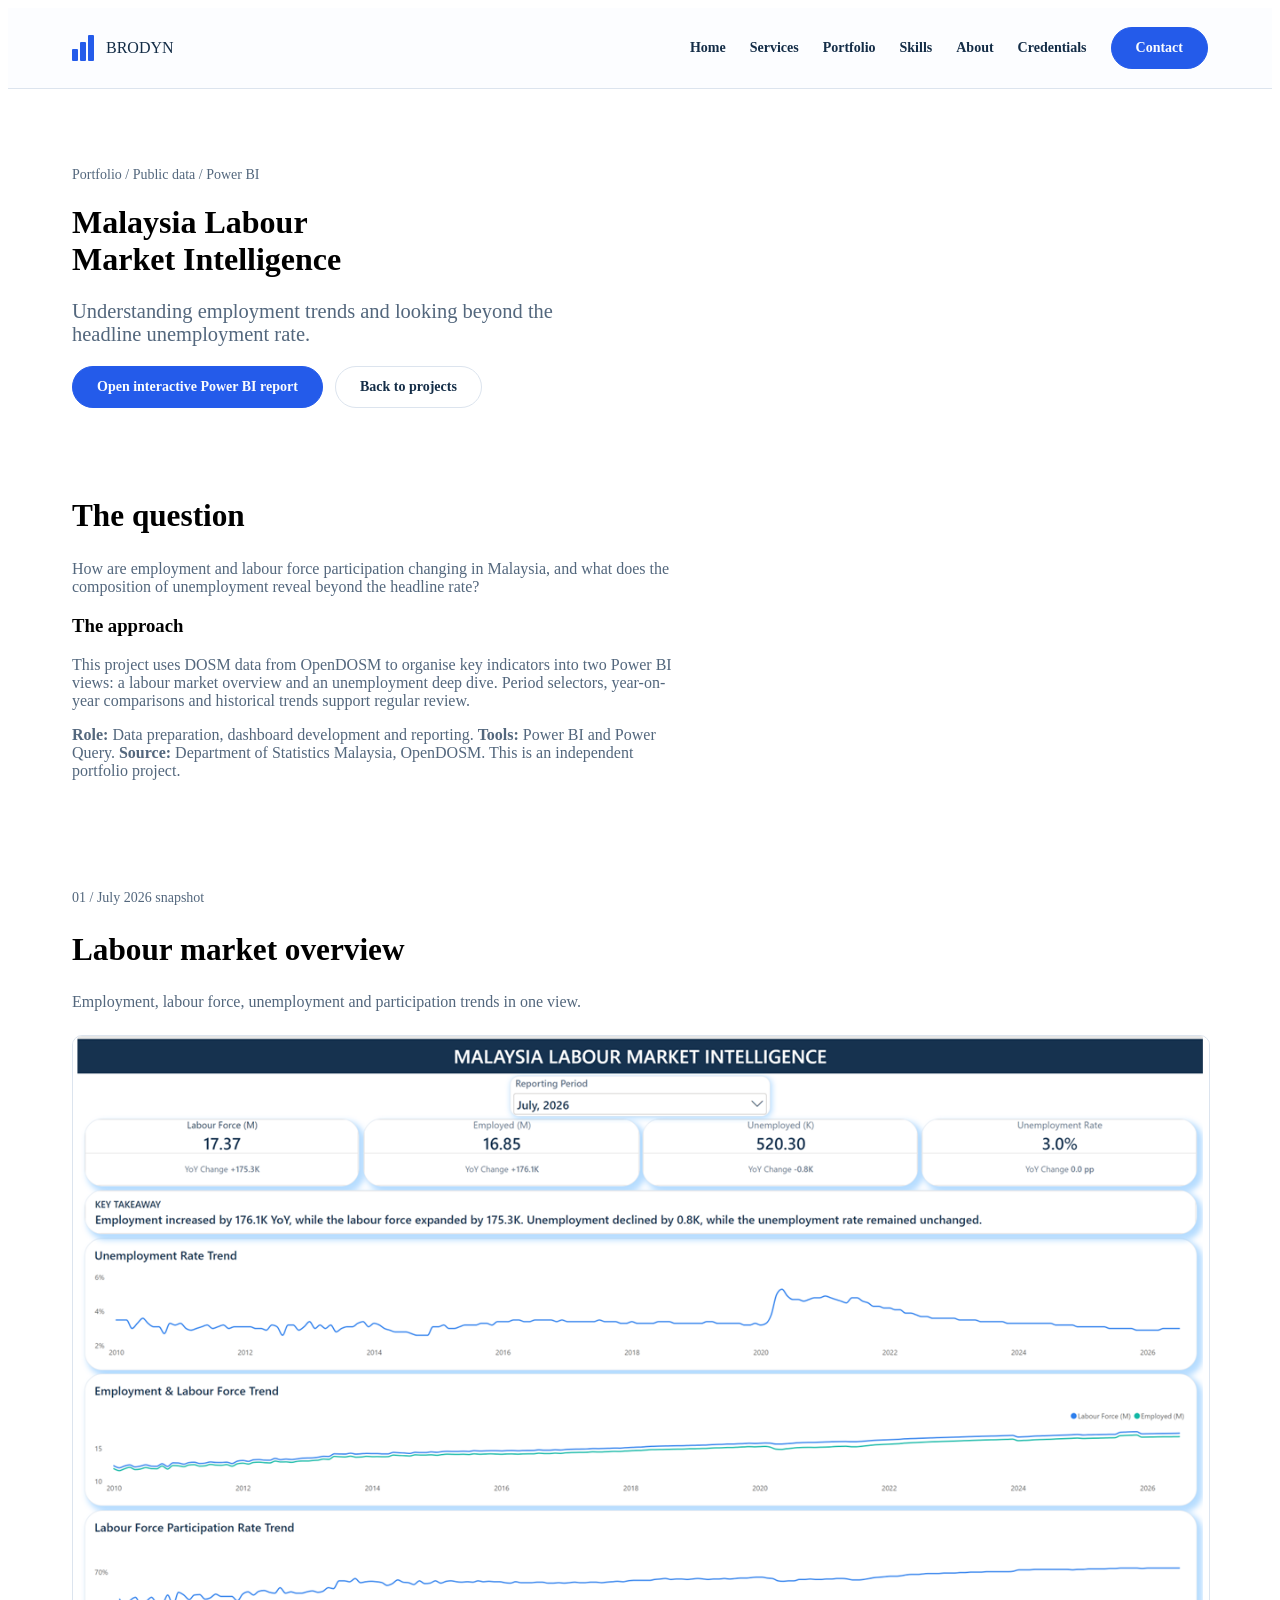
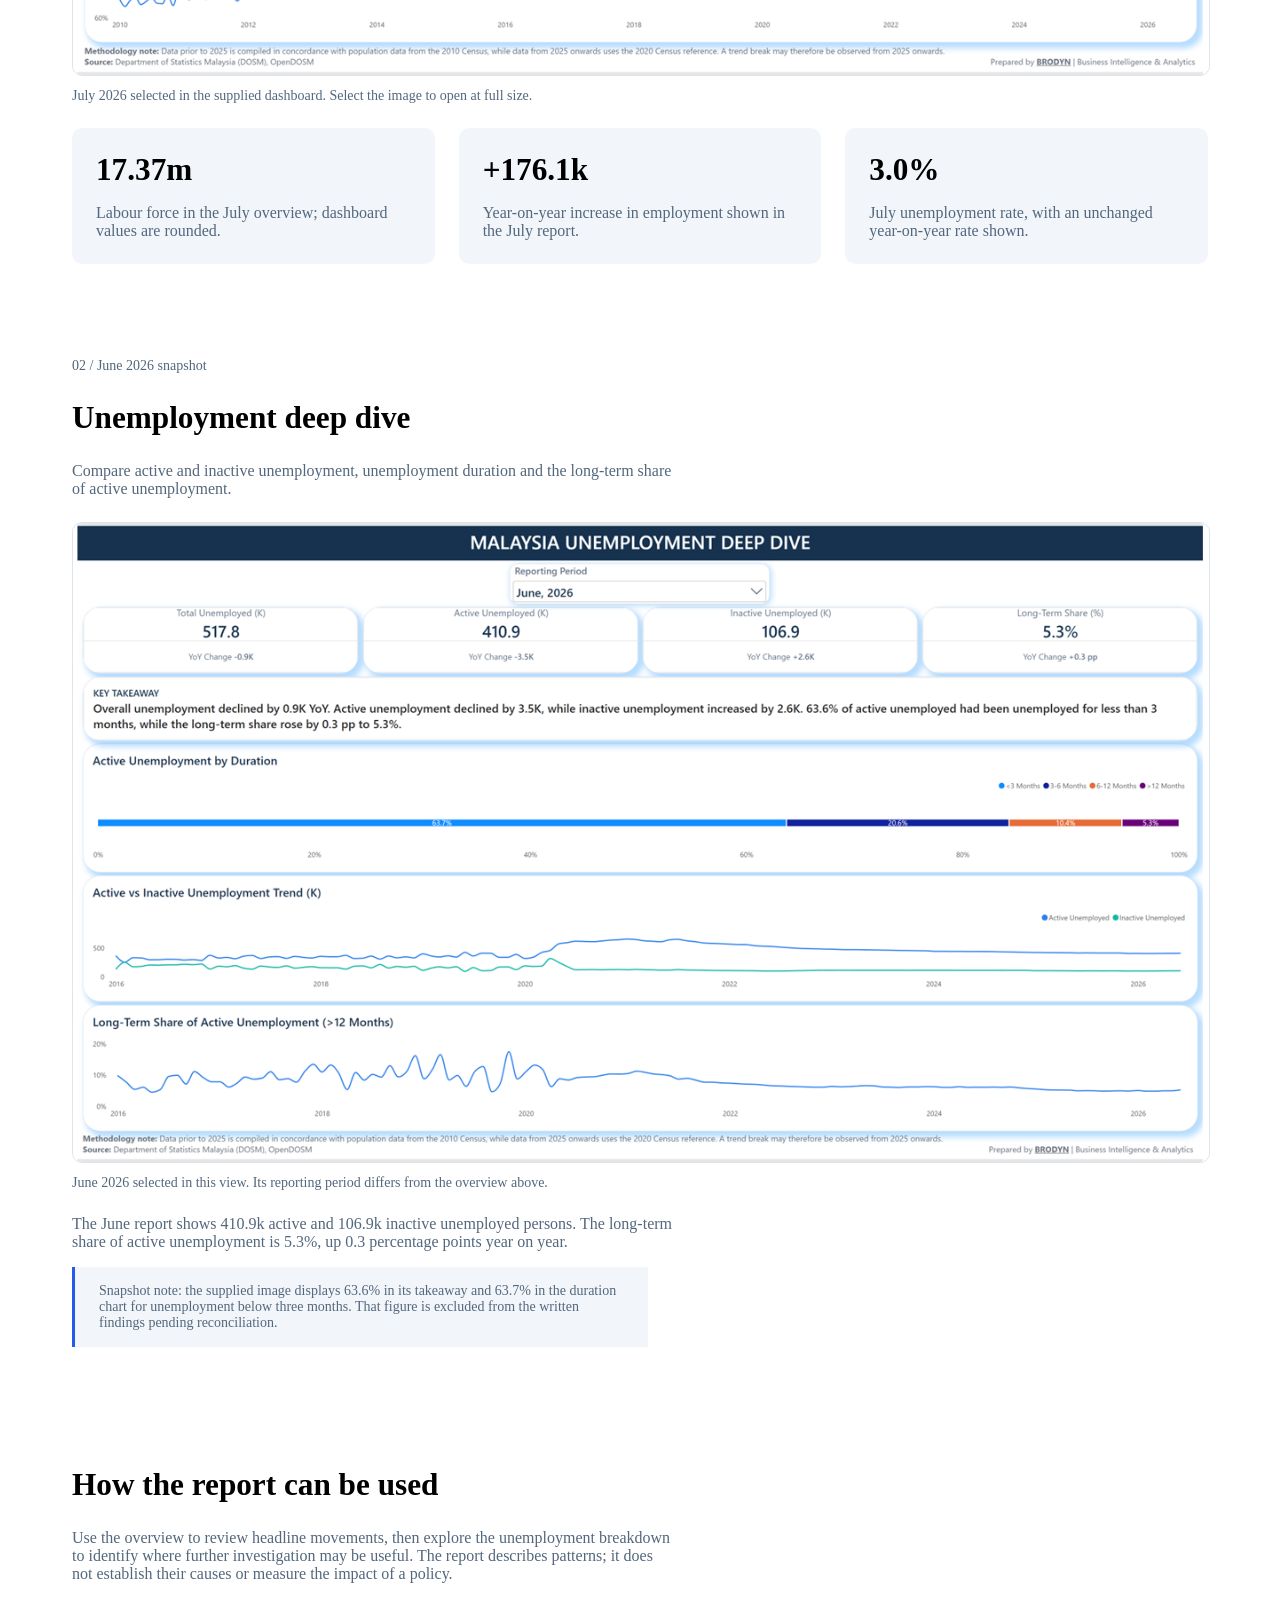
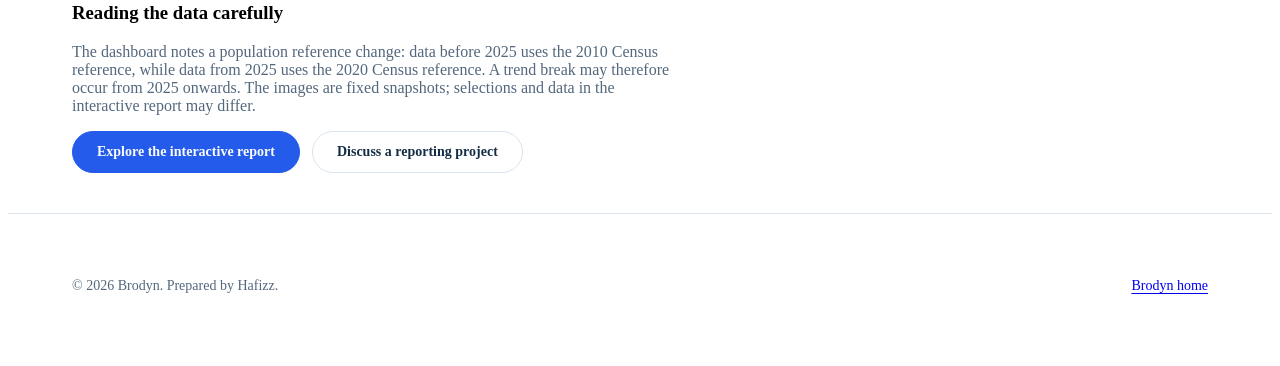
==== commit 0ac8517f: "Redesign index.html layout and visual composition Full-depth redesign of index.html's composition, k" ====
--- a/malaysia-labour-market.html
+++ b/malaysia-labour-market.html
@@ -1 +1 @@
-<!doctype html><html lang="en"><head><meta charset="utf-8"><meta name="viewport" content="width=device-width,initial-scale=1"><meta http-equiv="Content-Security-Policy" content="default-src 'self'; script-src 'none'; style-src 'self' 'unsafe-inline'; img-src 'self'; font-src 'self'; object-src 'none'; base-uri 'self'; frame-src 'none'"><meta name="referrer" content="strict-origin-when-cross-origin"><meta http-equiv="X-Content-Type-Options" content="nosniff"><title>Malaysia Labour Market Dashboard | Brodyn</title><meta name="description" content="A Power BI portfolio project exploring Malaysian employment trends and unemployment using OpenDOSM data. July and June 2026 dashboard snapshots."><link rel="canonical" href="https://brodynhq.com/malaysia-labour-market.html"><link rel="stylesheet" href="assets/site.css"><link rel="stylesheet" href="assets/theme-monochrome.css"></head><body id="top"><a class="skip" href="#main">Skip to content</a><header><div class="wrap nav"><a class="brand" href="index.html#top" aria-label="Brodyn home"><span class="mark" aria-hidden="true"><i></i><i></i><i></i></span>BRODYN</a><nav aria-label="Main navigation"><a href="index.html#top">Home</a><a href="index.html#services">Services</a><a href="index.html#work">Portfolio</a><a href="index.html#skills">Skills</a><a href="index.html#about">About</a><a href="index.html#credentials">Credentials</a><a href="index.html#contact" class="button">Contact</a></nav></div></header><main id="main" class="wrap"><div class="case-hero"><p class="eyebrow">Portfolio / Public data / Power BI</p><h1>Malaysia Labour<br>Market Intelligence</h1><p class="intro">Understanding employment trends and looking beyond the headline unemployment rate.</p><div class="actions"><a class="button" href="https://app.powerbi.com/view?r=eyJrIjoiMTdkZWMxNzEtMDdmMC00MTY0LWEzZDEtYjRiYjQwNDViMjVlIiwidCI6ImM4NjhmMmQ4LTllNmYtNDYxYy05MTQwLWY2NTFiYmU3MTFkNiJ9" target="_blank" rel="noopener noreferrer">Open interactive Power BI report</a><a class="button secondary" href="index.html#work">Back to projects</a></div></div><section class="case-section"><h2>The question</h2><p>How are employment and labour force participation changing in Malaysia, and what does the composition of unemployment reveal beyond the headline rate?</p><h3>The approach</h3><p>This project uses DOSM data from OpenDOSM to organise key indicators into two Power BI views: a labour market overview and an unemployment deep dive. Period selectors, year-on-year comparisons and historical trends support regular review.</p><p><strong>Role:</strong> Data preparation, dashboard development and reporting. <strong>Tools:</strong> Power BI and Power Query. <strong>Source:</strong> Department of Statistics Malaysia, OpenDOSM. This is an independent portfolio project.</p></section><section class="case-section"><p class="eyebrow">01 / July 2026 snapshot</p><h2>Labour market overview</h2><p>Employment, labour force, unemployment and participation trends in one view.</p><figure class="shot"><a href="labour-overview.png" target="_blank" rel="noopener"><img src="labour-overview.png" width="1280" height="720" alt="July 2026 dashboard showing labour force of 17.37 million, employed persons of 16.85 million and unemployment rate of 3.0 percent"></a><figcaption>July 2026 selected in the supplied dashboard. Select the image to open at full size.</figcaption></figure><div class="findings"><article><strong>17.37m</strong><p>Labour force in the July overview; dashboard values are rounded.</p></article><article><strong>+176.1k</strong><p>Year-on-year increase in employment shown in the July report.</p></article><article><strong>3.0%</strong><p>July unemployment rate, with an unchanged year-on-year rate shown.</p></article></div></section><section class="case-section"><p class="eyebrow">02 / June 2026 snapshot</p><h2>Unemployment deep dive</h2><p>Compare active and inactive unemployment, unemployment duration and the long-term share of active unemployment.</p><figure class="shot"><a href="unemployment-deep-dive.png" target="_blank" rel="noopener"><img src="unemployment-deep-dive.png" width="1280" height="720" loading="lazy" alt="June 2026 unemployment dashboard showing 517.8 thousand unemployed persons, including 410.9 thousand active and 106.9 thousand inactive unemployed"></a><figcaption>June 2026 selected in this view. Its reporting period differs from the overview above.</figcaption></figure><p>The June report shows 410.9k active and 106.9k inactive unemployed persons. The long-term share of active unemployment is 5.3%, up 0.3 percentage points year on year.</p><p class="note">Snapshot note: the supplied image displays 63.6% in its takeaway and 63.7% in the duration chart for unemployment below three months. That figure is excluded from the written findings pending reconciliation.</p></section><section class="case-section"><h2>How the report can be used</h2><p>Use the overview to review headline movements, then explore the unemployment breakdown to identify where further investigation may be useful. The report describes patterns; it does not establish their causes or measure the impact of a policy.</p><h3>Reading the data carefully</h3><p>The dashboard notes a population reference change: data before 2025 uses the 2010 Census reference, while data from 2025 uses the 2020 Census reference. A trend break may therefore occur from 2025 onwards. The images are fixed snapshots; selections and data in the interactive report may differ.</p><div class="actions"><a class="button" href="https://app.powerbi.com/view?r=eyJrIjoiMTdkZWMxNzEtMDdmMC00MTY0LWEzZDEtYjRiYjQwNDViMjVlIiwidCI6ImM4NjhmMmQ4LTllNmYtNDYxYy05MTQwLWY2NTFiYmU3MTFkNiJ9" target="_blank" rel="noopener noreferrer">Explore the interactive report</a><a class="button secondary" href="mailto:admin@brodynhq.com">Discuss a reporting project</a></div></section></main><footer><div class="wrap"><span>© 2026 Brodyn · Prepared by Hafizz</span><span> Monochrome style inspired by "UI Kit Website Monochrome Style" by Genoflow, <a href="https://creativecommons.org/licenses/by/4.0/" target="_blank" rel="noopener noreferrer">CC BY 4.0</a>.</span><a href="index.html">Brodyn home</a></div></footer></body></html>+<!doctype html><html lang="en"><head><meta charset="utf-8"><meta name="viewport" content="width=device-width,initial-scale=1"><meta http-equiv="Content-Security-Policy" content="default-src 'self'; script-src 'none'; style-src 'self' 'unsafe-inline'; img-src 'self'; font-src 'self'; object-src 'none'; base-uri 'self'; frame-src 'none'"><meta name="referrer" content="strict-origin-when-cross-origin"><meta http-equiv="X-Content-Type-Options" content="nosniff"><title>Malaysia Labour Market Dashboard | Brodyn</title><meta name="description" content="A Power BI portfolio project exploring Malaysian employment trends and unemployment using OpenDOSM data. July and June 2026 dashboard snapshots."><link rel="canonical" href="https://brodynhq.com/malaysia-labour-market.html"><link rel="stylesheet" href="assets/site.css"></head><body id="top"><a class="skip" href="#main">Skip to content</a><header><div class="wrap nav"><a class="brand" href="index.html#top" aria-label="Brodyn home"><span class="mark" aria-hidden="true"><i></i><i></i><i></i></span>BRODYN</a><nav aria-label="Main navigation"><a href="index.html#top">Home</a><a href="index.html#services">Services</a><a href="index.html#work">Portfolio</a><a href="index.html#skills">Skills</a><a href="index.html#about">About</a><a href="index.html#credentials">Credentials</a><a href="index.html#contact" class="button">Contact</a></nav></div></header><main id="main" class="wrap"><div class="case-hero"><p class="eyebrow">Portfolio / Public data / Power BI</p><h1>Malaysia Labour<br>Market Intelligence</h1><p class="intro">Understanding employment trends and looking beyond the headline unemployment rate.</p><div class="actions"><a class="button" href="https://app.powerbi.com/view?r=eyJrIjoiMTdkZWMxNzEtMDdmMC00MTY0LWEzZDEtYjRiYjQwNDViMjVlIiwidCI6ImM4NjhmMmQ4LTllNmYtNDYxYy05MTQwLWY2NTFiYmU3MTFkNiJ9" target="_blank" rel="noopener noreferrer">Open interactive Power BI report</a><a class="button secondary" href="index.html#work">Back to projects</a></div></div><section class="case-section"><h2>The question</h2><p>How are employment and labour force participation changing in Malaysia, and what does the composition of unemployment reveal beyond the headline rate?</p><h3>The approach</h3><p>This project uses DOSM data from OpenDOSM to organise key indicators into two Power BI views: a labour market overview and an unemployment deep dive. Period selectors, year-on-year comparisons and historical trends support regular review.</p><p><strong>Role:</strong> Data preparation, dashboard development and reporting. <strong>Tools:</strong> Power BI and Power Query. <strong>Source:</strong> Department of Statistics Malaysia, OpenDOSM. This is an independent portfolio project.</p></section><section class="case-section"><p class="eyebrow">01 / July 2026 snapshot</p><h2>Labour market overview</h2><p>Employment, labour force, unemployment and participation trends in one view.</p><figure class="shot"><a href="labour-overview.png" target="_blank" rel="noopener"><img src="labour-overview.png" width="1280" height="720" alt="July 2026 dashboard showing labour force of 17.37 million, employed persons of 16.85 million and unemployment rate of 3.0 percent"></a><figcaption>July 2026 selected in the supplied dashboard. Select the image to open at full size.</figcaption></figure><div class="findings"><article><strong>17.37m</strong><p>Labour force in the July overview; dashboard values are rounded.</p></article><article><strong>+176.1k</strong><p>Year-on-year increase in employment shown in the July report.</p></article><article><strong>3.0%</strong><p>July unemployment rate, with an unchanged year-on-year rate shown.</p></article></div></section><section class="case-section"><p class="eyebrow">02 / June 2026 snapshot</p><h2>Unemployment deep dive</h2><p>Compare active and inactive unemployment, unemployment duration and the long-term share of active unemployment.</p><figure class="shot"><a href="unemployment-deep-dive.png" target="_blank" rel="noopener"><img src="unemployment-deep-dive.png" width="1280" height="720" loading="lazy" alt="June 2026 unemployment dashboard showing 517.8 thousand unemployed persons, including 410.9 thousand active and 106.9 thousand inactive unemployed"></a><figcaption>June 2026 selected in this view. Its reporting period differs from the overview above.</figcaption></figure><p>The June report shows 410.9k active and 106.9k inactive unemployed persons. The long-term share of active unemployment is 5.3%, up 0.3 percentage points year on year.</p><p class="note">Snapshot note: the supplied image displays 63.6% in its takeaway and 63.7% in the duration chart for unemployment below three months. That figure is excluded from the written findings pending reconciliation.</p></section><section class="case-section"><h2>How the report can be used</h2><p>Use the overview to review headline movements, then explore the unemployment breakdown to identify where further investigation may be useful. The report describes patterns; it does not establish their causes or measure the impact of a policy.</p><h3>Reading the data carefully</h3><p>The dashboard notes a population reference change: data before 2025 uses the 2010 Census reference, while data from 2025 uses the 2020 Census reference. A trend break may therefore occur from 2025 onwards. The images are fixed snapshots; selections and data in the interactive report may differ.</p><div class="actions"><a class="button" href="https://app.powerbi.com/view?r=eyJrIjoiMTdkZWMxNzEtMDdmMC00MTY0LWEzZDEtYjRiYjQwNDViMjVlIiwidCI6ImM4NjhmMmQ4LTllNmYtNDYxYy05MTQwLWY2NTFiYmU3MTFkNiJ9" target="_blank" rel="noopener noreferrer">Explore the interactive report</a><a class="button secondary" href="mailto:admin@brodynhq.com">Discuss a reporting project</a></div></section></main><footer><div class="wrap case-footer"><span>© 2026 Brodyn. Prepared by Hafizz.</span><a href="index.html">Brodyn home</a></div></footer></body></html>
--- a/assets/site.css
+++ b/assets/site.css
@@ -1,15 +1,207 @@
-
-:root{--navy:#112c49;--blue:#245bea;--ink:#142d47;--muted:#53677d;--line:#dce4ee;--pale:#f2f6fb}*{box-sizing:border-box}html{scroll-behavior:smooth;scroll-padding-top:95px}body{margin:0;font:16px/1.65 Arial,Helvetica,sans-serif;color:var(--ink);background:white}a{color:inherit}a:focus-visible,summary:focus-visible{outline:3px solid #e49900;outline-offset:5px}.wrap{max-width:1180px;margin:auto;padding:0 32px}.skip{position:absolute;left:12px;top:-100px;background:white;padding:12px;z-index:5}.skip:focus{top:12px}header{border-bottom:1px solid var(--line);background:#fff;position:sticky;top:0;z-index:3}.nav{height:84px;display:flex;align-items:center;justify-content:space-between;gap:24px}.brand{text-decoration:none;font-size:26px;letter-spacing:3px;font-weight:800;display:flex;gap:12px;align-items:center}.mark{display:flex;gap:3px;align-items:flex-end;height:26px}.mark i{display:block;width:6px;background:var(--blue)}.mark i:nth-child(1){height:12px}.mark i:nth-child(2){height:19px}.mark i:nth-child(3){height:26px}nav{display:flex;align-items:center;gap:30px}nav a{text-decoration:none;font-size:14px;font-weight:bold}nav a:hover{color:var(--blue)}.button{display:inline-block;padding:13px 23px;border-radius:4px;background:var(--blue);color:white;text-decoration:none;font-weight:700;font-size:14px;border:1px solid var(--blue)}.button:hover{background:#1846bd;color:white}.button.secondary{background:transparent;color:var(--ink);border-color:#a5b5c7}.eyebrow{font-size:12px;letter-spacing:2px;text-transform:uppercase;font-weight:700;color:var(--blue);margin:0 0 22px}.hero{display:grid;grid-template-columns:1.08fr 1fr;gap:64px;align-items:center;padding-top:90px;padding-bottom:84px}h1{font-size:clamp(46px,5vw,66px);line-height:1.08;letter-spacing:-3px;margin:0 0 25px;font-weight:700}h1 span{color:var(--blue)}.intro{max-width:480px;color:var(--muted);font-size:18px;line-height:1.8}.actions{display:flex;gap:12px;flex-wrap:wrap;margin-top:30px}.hero-note{color:var(--muted);font-size:13px;margin-top:25px}.report{background:var(--navy);color:white;border-radius:9px;padding:29px;box-shadow:0 24px 50px #112c4919;transform:rotate(-1deg)}.report-top{display:flex;justify-content:space-between;gap:10px;align-items:center;border-bottom:1px solid #ffffff25;padding-bottom:18px;font-size:12px;color:#c2d5ec}.report h2{font-size:21px;margin:22px 0 4px;letter-spacing:-.4px}.report p{color:#b6c9df;font-size:13px;margin:0}.metrics{display:grid;grid-template-columns:1fr 1fr;gap:20px;margin:26px 0}.metric{border-left:2px solid #6394ff;padding-left:15px}.metric strong{display:block;font-size:33px;font-weight:500;line-height:1.2}.metric span{font-size:12px;color:#c2d5ec}.composition{margin-top:27px}.bar{display:flex;height:14px;gap:4px;margin:14px 0}.bar b:first-child{width:79.35%;background:#6a9bff}.bar b:last-child{flex:1;background:#d2e0f5}.legend{display:flex;justify-content:space-between;font-size:12px;color:#d8e4f3;gap:12px}.report-foot{border-top:1px solid #ffffff25;margin-top:28px;padding-top:15px;font-size:12px;color:#b6c9df}.tools{border-top:1px solid var(--line);border-bottom:1px solid var(--line)}.tools .wrap{display:flex;justify-content:space-between;gap:22px;align-items:center;padding-top:21px;padding-bottom:21px;flex-wrap:wrap}.tools span{color:var(--muted);font-size:12px;letter-spacing:1px}.tools b{font-size:15px;font-weight:600}section{padding:80px 0}.section-heading{display:flex;justify-content:space-between;gap:40px;align-items:end;margin-bottom:35px}h2{font-size:37px;line-height:1.2;letter-spacing:-1px;margin:0}h3{font-size:22px;line-height:1.3;letter-spacing:-.5px;margin:16px 0}.section-heading p{max-width:395px;color:var(--muted);margin:0}.section-heading .eyebrow{margin-bottom:12px}.projects{display:grid;grid-template-columns:repeat(3,1fr);gap:22px}.project{border:1px solid var(--line);border-radius:7px;overflow:hidden;display:flex;flex-direction:column}.project-top{height:132px;padding:25px;display:flex;flex-direction:column;justify-content:space-between;background:#eaf0fb}.project:nth-child(2) .project-top{background:#e8f1f2}.project:nth-child(3) .project-top{background:#eef0f5}.project-top span{font-size:12px;letter-spacing:1.5px;font-weight:700;color:#3a5475}.project-top strong{font-size:25px;font-weight:500;letter-spacing:-.8px}.project-body{padding:25px;flex:1;display:flex;flex-direction:column}.tag{font-size:12px;font-weight:700;color:var(--blue)}.project-body p{color:var(--muted);font-size:15px;margin:0 0 20px}.project-body h3{min-height:58px}.project-body details{border-top:1px solid var(--line);padding:16px 0;margin-top:auto;font-size:14px}summary{cursor:pointer;font-weight:700}details p{margin-top:15px!important;font-size:14px!important}details ul{padding-left:18px;color:var(--muted)}.project-link{font-size:14px;color:var(--blue);font-weight:700;text-underline-offset:4px}.status{font-size:13px;color:var(--muted)}.services{background:var(--pale)}.service-grid{display:grid;grid-template-columns:repeat(4,1fr);gap:32px}.service-num{color:var(--blue);font-size:13px;font-weight:700}.service-grid article{border-top:1px solid #b9c9dc;padding-top:20px}.service-grid h3{font-size:20px}.service-grid p{color:var(--muted);font-size:15px}.about{display:grid;grid-template-columns:1fr 1.1fr;gap:100px}.about p{color:var(--muted);margin-top:0}.about strong{color:var(--ink)}.credentials{display:flex;gap:10px;flex-wrap:wrap}.credentials span{font-size:12px;border:1px solid var(--line);padding:5px 11px;border-radius:3px}.contact{background:var(--navy);color:white;padding:60px;border-radius:8px;display:flex;justify-content:space-between;gap:40px;align-items:center;margin-bottom:70px}.contact h2{font-size:36px}.contact p{color:#c2d5ec;max-width:580px;margin-bottom:0}.contact .eyebrow{color:#91b4ff}.contact a{white-space:nowrap;background:white;color:var(--navy);border-color:white}.contact small{display:block;color:#c2d5ec;margin-top:12px;font-size:13px}footer{border-top:1px solid var(--line);padding:26px 0;font-size:12px;color:var(--muted)}footer .wrap{display:flex;justify-content:space-between;gap:20px}footer a{text-underline-offset:3px}@media(max-width:960px){.hero{gap:30px}h1{font-size:49px}.projects{gap:14px}.project-body{padding:19px}.service-grid{grid-template-columns:1fr 1fr}.about{gap:45px}.contact{padding:36px}.contact h2{font-size:30px}}@media(max-width:700px){.wrap{padding-left:22px;padding-right:22px}.nav{height:auto;min-height:78px;flex-wrap:wrap;padding-top:15px;padding-bottom:15px;gap:10px}.brand{font-size:22px}nav{gap:16px}nav a{font-size:13px}nav .button{padding:7px 12px}.hero{grid-template-columns:1fr;padding-top:49px;padding-bottom:45px;gap:36px}h1{font-size:50px;letter-spacing:-2px}.intro{font-size:17px}.report{transform:none;padding:25px}.tools .wrap{justify-content:flex-start;gap:13px 24px}.tools span{width:100%}section{padding:55px 0}.section-heading{display:block}.section-heading p{margin-top:18px}h2{font-size:32px}.projects{grid-template-columns:1fr;gap:22px}.project-body h3{min-height:0}.project-top{height:112px}.about{grid-template-columns:1fr;gap:25px}.contact{margin-left:22px;margin-right:22px;padding:29px;display:block;margin-bottom:45px}.contact .actions{margin-top:25px}.contact h2{font-size:30px}footer .wrap{flex-direction:column;gap:6px}}@media(prefers-reduced-motion:reduce){html{scroll-behavior:auto}}
-.service-grid{grid-template-columns:repeat(3,minmax(0,1fr))}.skill-grid{display:grid;grid-template-columns:repeat(2,minmax(0,1fr));gap:24px}.skill-grid article{padding:25px;border:1px solid var(--line);border-radius:6px}.skill-grid p{color:var(--muted)}.project-image{display:block;background:#eef3fb;padding:12px}.project-image img{display:block;width:100%;height:auto}.case-hero{padding:65px 0 36px}.case-hero h1{max-width:850px;font-size:clamp(36px,5vw,60px);letter-spacing:-2px}.case-section{padding:38px 0}.case-section p{color:var(--muted);max-width:860px}.case-section h2{font-size:30px}.shot{margin:24px 0}.shot img{display:block;width:100%;height:auto;border:1px solid var(--line);border-radius:6px}.shot figcaption{font-size:14px;color:var(--muted);margin-top:12px}.findings{display:grid;grid-template-columns:repeat(3,minmax(0,1fr));gap:20px;margin-top:25px}.findings article{padding:25px;background:var(--pale)}.findings strong{font-size:30px;display:block}.findings p{font-size:15px;margin-bottom:0}.note{border-left:3px solid var(--blue);padding:16px 22px;background:var(--pale);font-size:14px}nav{gap:20px}@media(max-width:700px){.service-grid,.skill-grid,.findings{grid-template-columns:1fr}.nav{justify-content:center}nav{flex-wrap:wrap;justify-content:center;gap:15px}.case-hero{padding-top:40px}}
-/* Digital solutions expansion: preserve navy/blue identity and old anchors. */
-nav{gap:18px}.nav{min-height:84px;height:auto;padding-top:16px;padding-bottom:16px}nav a{font-size:13px}
-.hero{padding-top:72px;gap:48px}.hero h1{font-size:clamp(40px,4.4vw,58px);letter-spacing:-2px}.intro{max-width:560px}.hero .eyebrow{letter-spacing:1.3px}.hero-note{max-width:490px}
-.workflow{border-top:1px solid var(--line);border-bottom:1px solid var(--line);background:var(--pale);padding:28px 0}.workflow ol{list-style:none;padding:0;margin:0;display:grid;grid-template-columns:repeat(5,minmax(0,1fr));gap:16px}.workflow li{font-size:14px;font-weight:700}.workflow li span{display:block;font-size:11px;color:var(--blue);letter-spacing:1px;margin-bottom:5px}
-.service-grid{grid-template-columns:repeat(3,minmax(0,1fr));gap:28px}.service-grid article{background:#fff;padding:25px;border:1px solid var(--line);border-top:3px solid var(--blue);border-radius:5px}.service-grid ul{font-size:14px;color:var(--muted);padding-left:18px}.service-grid li{margin-bottom:8px}.service-grid details{border-top:1px solid var(--line);padding-top:14px;font-size:14px}.service-grid article:last-child{grid-column:span 2}.service-grid article:last-child ul{columns:2;column-gap:32px}.service-grid li{break-inside:avoid}
-.projects{row-gap:26px}.project-body .status{display:block;font-size:12px;margin-bottom:12px;color:#38516b}.project-body h3{min-height:0}.project-top strong{font-size:23px}.project-body .tag{margin-bottom:6px}.project:nth-child(n+4) .project-top{background:#edf3fa}.project-body .project-link:last-child{margin-top:auto}.project-body .status:last-child{margin-top:10px}
-.skill-grid h3{margin-top:0}.skill-grid .credentials{gap:7px}.skill-grid .credentials span{background:var(--pale)}.skills-note{font-size:14px;color:var(--muted)}
-.learning{background:var(--pale)}.credential-list{background:white;border:1px solid var(--line);border-radius:8px;padding:0 25px}.credential-list>summary{padding:22px 0;font-size:17px}.credential-grid{list-style:none;padding:0;margin:0;display:grid;grid-template-columns:1fr 1fr;gap:0 30px}.credential-grid li{border-top:1px solid var(--line);padding:22px 0;display:flex;flex-direction:column;align-items:flex-start}.credential-grid h3{font-size:17px;margin:8px 0;line-height:1.5;letter-spacing:0}.credential-grid p{font-size:13px;color:var(--muted);margin:0 0 12px}.credential-kind{font-size:11px;font-weight:700;text-transform:uppercase;letter-spacing:1px;color:var(--blue)}.credential-grid a{margin-top:auto;font-size:13px;color:var(--blue);text-underline-offset:4px}.learning-note{font-size:13px;color:var(--muted);max-width:820px}
-.contact{margin-top:65px}.contact .button:hover{background:#e4edff;color:var(--navy)}.report .spotlight-link{display:inline-block;margin-top:13px;color:white;font-size:13px;text-underline-offset:4px}footer span{max-width:700px}
-@media(max-width:1050px){.nav{flex-wrap:wrap;justify-content:center;gap:14px}nav{flex-wrap:wrap;justify-content:center}.hero{gap:30px}.service-grid{grid-template-columns:1fr 1fr}.service-grid article:last-child{grid-column:auto}.service-grid article:last-child ul{columns:1}.projects{grid-template-columns:1fr 1fr}html{scroll-padding-top:145px}}
-@media(max-width:700px){.hero h1{font-size:43px}.hero{padding-top:45px}.workflow ol{grid-template-columns:1fr 1fr;gap:18px}.workflow li:last-child{grid-column:span 2}.projects,.service-grid,.skill-grid,.credential-grid{grid-template-columns:1fr}.nav{gap:10px}nav{gap:10px 17px}nav .button{padding:7px 10px}.credential-list{padding:0 20px}.contact{margin-left:0;margin-right:0}.about{gap:25px}.contact h2{font-size:30px}}
-@media(max-width:380px){.hero h1{font-size:37px}.wrap{padding-left:18px;padding-right:18px}.report{padding:20px}.metric strong{font-size:29px}.contact{padding:24px}}
+/* Hallmark · shape: kept · genre: modern-minimal · theme: brand · redesign: full
+ * paper: oklch(99.4% 0.003 254) · accent: oklch(53.0% 0.223 264.0) · display: system sans stack · body: system sans stack · hero: Stage · nav: edge-aligned · footer: index columns · signature: kept, the real June 2026 labour-market data card in the hero
+ * axes: light/grotesk-sans/cool · posture: Stage · contrast: pass · fold: pass · v2.0.0 */
+/* Hallmark · pre-emit critique: P4 H4 E4 S4 R4 V3 · weakest: V, a hero-plus-grid-sections shape is common in this category; the real DOSM data card carrying the hero and the counter-numbered steps/services keep it tied to this one business rather than a generic template */
+@import url("./tokens.css");
+@import url("./base.css");
+/* Hallmark · waive 1 · font-display and font-body read a system stack in tokens.css (font-outlier is a separate mono face for the hero's headline figures) · the page's CSP sets font-src 'self' with no build step to self-host a binary font file, so a system stack is the only option for display/body without loosening the CSP or adding an asset outside this redesign's scope */
+/* Hallmark · waive 38iii · the blue second line in the hero h1, "From processes to solutions." · this is BRODYN's existing navy/blue identity named in CLAUDE.md, kept as the redesign's brand rather than a new accent trick, and it appears once, in the hero */
+
+/* layout primitives */
+.wrap{width:100%;max-width:var(--container);margin-inline:auto;padding-inline:var(--gutter);box-sizing:border-box}
+.skip{position:absolute;left:var(--space-sm);top:-100px;background:var(--color-paper);color:var(--color-ink);padding:var(--space-sm);z-index:var(--z-toast);border-radius:var(--radius-card)}
+.skip:focus{top:var(--space-sm)}
+section{padding:var(--section-gap) 0}
+.lead{color:var(--color-muted);max-width:52ch}
+.actions{display:flex;gap:var(--space-sm);flex-wrap:wrap}
+
+/* header / nav */
+header{border-bottom:var(--rule-hair) solid var(--color-rule);background:color-mix(in oklab,var(--color-paper) 92%,transparent);backdrop-filter:blur(6px);position:sticky;top:0;z-index:var(--z-sticky-nav)}
+.nav{min-height:80px;display:flex;align-items:center;justify-content:space-between;gap:var(--space-lg);flex-wrap:wrap;padding-block:var(--space-sm)}
+.brand{text-decoration:none;color:var(--color-ink);display:flex;gap:var(--space-sm);align-items:center}
+.brand-text{display:flex;flex-direction:column;line-height:1.1}
+.brand-text b{font-size:var(--text-lg);font-weight:800;letter-spacing:-0.01em}
+.brand-text small{font-size:11px;color:var(--color-muted);font-weight:500}
+.mark{display:flex;gap:var(--space-3xs);align-items:flex-end;height:26px}
+.mark i{display:block;width:6px;background:var(--color-accent);border-radius:1px}
+.mark i:nth-child(1){height:12px}.mark i:nth-child(2){height:19px}.mark i:nth-child(3){height:26px}
+nav[aria-label="Main navigation"]{display:flex;align-items:center;gap:var(--space-lg);flex-wrap:wrap}
+nav[aria-label="Main navigation"] a{text-decoration:none;color:var(--color-ink);font-size:var(--text-sm);font-weight:600}
+nav[aria-label="Main navigation"] a:hover{color:var(--color-accent)}
+nav[aria-label="Main navigation"] a.button{color:var(--color-accent-ink)}
+nav[aria-label="Main navigation"] a.button:hover{color:var(--color-accent-ink)}
+
+/* buttons */
+.button{display:inline-flex;align-items:center;gap:var(--space-2xs);padding:var(--space-sm) var(--space-lg);border-radius:var(--radius-pill);background:var(--color-accent);color:var(--color-accent-ink);text-decoration:none;font-weight:700;font-size:var(--text-sm);border:1px solid var(--color-accent);white-space:nowrap;transition:background var(--dur-short) var(--ease-out),border-color var(--dur-short) var(--ease-out),transform var(--dur-micro) var(--ease-out)}
+.button:hover{background:var(--color-ink);border-color:var(--color-ink)}
+.button:active{transform:translateY(1px)}
+.button.secondary{background:transparent;color:var(--color-ink);border-color:var(--color-rule)}
+.button.secondary:hover{border-color:var(--color-muted);background:var(--color-paper-2)}
+
+/* hero */
+.hero{display:grid;grid-template-columns:5fr 7fr;gap:var(--space-3xl);align-items:center;padding-top:var(--space-3xl);padding-bottom:var(--space-3xl);min-height:calc(100dvh - 80px)}
+.hero-text h1{margin-bottom:var(--space-lg);font-size:var(--text-display-s);max-width:16ch}
+.hero-text h1 span{color:var(--color-accent)}
+.hero-text .lead{font-size:var(--text-lead);line-height:1.5;max-width:46ch;margin-bottom:var(--space-xl);color:var(--color-muted)}
+.hero-note{color:var(--color-muted);font-size:var(--text-sm);margin-top:var(--space-lg);max-width:46ch}
+.report{background:var(--color-paper-3);color:var(--color-ink-2);border-radius:var(--radius-card);padding:var(--space-xl);box-shadow:var(--shadow-card)}
+.report-top{display:flex;justify-content:space-between;gap:var(--space-sm);align-items:center;border-bottom:1px solid color-mix(in oklab,var(--color-ink-2) 25%,transparent);padding-bottom:var(--space-md);font-size:var(--text-sm)}
+.report h2{color:var(--color-paper);font-size:var(--text-xl);margin:var(--space-lg) 0 var(--space-3xs);max-width:none}
+.report>p{color:var(--color-ink-2);font-size:var(--text-sm);margin:0}
+.metrics{display:grid;grid-template-columns:1fr 1fr;gap:var(--space-lg);margin:var(--space-xl) 0}
+.metric{border-left:2px solid color-mix(in oklab,var(--color-accent) 60%,var(--color-ink-2));padding-left:var(--space-md)}
+.metric strong{display:block;font-family:var(--font-outlier);font-size:var(--text-2xl);font-weight:600;line-height:1.15;font-variant-numeric:tabular-nums}
+.metric span{font-size:var(--text-sm);color:var(--color-ink-2)}
+.composition{margin-top:var(--space-lg)}
+.composition>p{font-size:var(--text-sm);margin-bottom:var(--space-sm)}
+.bar{display:flex;height:14px;gap:var(--space-3xs);margin:var(--space-sm) 0;border-radius:var(--space-3xs);overflow:hidden}
+.bar b:first-child{width:79.35%;background:var(--color-accent)}
+.bar b:last-child{flex:1;background:color-mix(in oklab,var(--color-ink-2) 35%,transparent)}
+.legend{display:flex;justify-content:space-between;font-size:var(--text-sm);gap:var(--space-sm)}
+.report-foot{border-top:1px solid color-mix(in oklab,var(--color-ink-2) 25%,transparent);margin-top:var(--space-lg);padding-top:var(--space-md);font-size:var(--text-sm)}
+.report-foot p{margin:0 0 var(--space-sm)}
+.spotlight-link{display:inline-block;color:var(--color-paper);font-size:var(--text-sm);text-underline-offset:4px}
+
+/* workflow steps */
+.workflow{border-top:var(--rule-hair) solid var(--color-rule);border-bottom:var(--rule-hair) solid var(--color-rule);background:var(--color-paper-2);padding:var(--space-xl) 0}
+.workflow-list{list-style:none;margin:0;padding:0;counter-reset:step;display:grid;grid-template-columns:repeat(5,minmax(0,1fr));gap:var(--space-lg)}
+.workflow-list li{counter-increment:step;font-weight:700;font-size:var(--text-md);color:var(--color-ink)}
+.workflow-list li::before{content:counter(step,decimal-leading-zero);display:block;font-family:var(--font-display);font-size:var(--text-xl);font-weight:700;color:var(--color-accent);margin-bottom:var(--space-xs);font-variant-numeric:tabular-nums}
+.workflow-verb{display:block;font-size:var(--text-sm);font-weight:600;color:var(--color-muted);margin-bottom:var(--space-3xs)}
+
+/* tools strip */
+.tools{border-bottom:var(--rule-hair) solid var(--color-rule)}
+.tools .wrap{display:flex;justify-content:space-between;gap:var(--space-lg);align-items:center;padding-block:var(--space-lg);flex-wrap:wrap}
+.tools-caption{color:var(--color-muted);font-size:var(--text-sm);margin:0}
+.tool-list{list-style:none;display:flex;gap:var(--space-xl);flex-wrap:wrap;margin:0;padding:0}
+.tool-list li{font-size:var(--text-lg);font-weight:600;color:var(--color-ink)}
+
+/* section heading */
+.section-heading{margin-bottom:var(--space-2xl)}
+.section-heading h2{margin-bottom:var(--space-md)}
+h2 + .lead,h2 + p{margin-top:var(--space-md)}
+
+/* projects (Grid) */
+.projects{display:grid;grid-template-columns:repeat(3,minmax(0,1fr));gap:var(--space-xl)}
+.project{border:1px solid var(--color-rule);border-radius:var(--radius-card);overflow:hidden;display:flex;flex-direction:column;background:var(--color-paper)}
+.project-body{padding:var(--space-xl);flex:1;display:flex;flex-direction:column;gap:var(--space-sm)}
+.project-body h3{margin:0}
+.tech{list-style:none;display:flex;flex-wrap:wrap;gap:var(--space-xs);padding:0;margin:0}
+.tech li{font-size:var(--text-sm);font-weight:600;color:var(--color-accent);background:var(--color-paper-2);padding:var(--space-3xs) var(--space-xs);border-radius:var(--space-3xs)}
+.project-body>p{color:var(--color-muted);font-size:var(--text-md);margin:0}
+.project-body details{border-top:1px solid var(--color-rule);padding-top:var(--space-md);margin-top:auto}
+summary{cursor:pointer;font-weight:700;font-size:var(--text-sm)}
+details p{margin-top:var(--space-sm)!important;font-size:var(--text-sm)!important}
+details ul{padding-left:var(--space-lg);color:var(--color-muted);font-size:var(--text-sm)}
+.project-link{font-size:var(--text-sm);color:var(--color-accent);font-weight:700;text-underline-offset:4px}
+.status{font-size:var(--text-sm);color:var(--color-muted);margin:0}
+.project-featured{grid-column:1/-1;display:grid;grid-template-columns:minmax(0,7fr) minmax(0,5fr);gap:var(--space-xl)}
+.project-image{display:block;background:var(--color-paper-2)}
+.project-image img{display:block;width:100%;height:100%;object-fit:cover}
+
+/* services (Steps/ordered feature set) */
+.services{background:var(--color-paper-2)}
+.service-grid{list-style:none;margin:0;padding:0;counter-reset:service;display:grid;grid-template-columns:repeat(3,minmax(0,1fr));gap:var(--space-xl)}
+.service-grid>li{counter-increment:service;border-top:2px solid var(--color-accent);padding-top:var(--space-lg);background:var(--color-paper);padding:var(--space-lg)}
+.service-grid>li::before{content:counter(service,decimal-leading-zero);display:block;font-size:var(--text-sm);font-weight:700;color:var(--color-accent);font-variant-numeric:tabular-nums;margin-bottom:var(--space-sm)}
+.service-grid h3{font-size:var(--text-title)}
+.service-grid>p,.service-grid p{color:var(--color-muted);font-size:var(--text-md)}
+.service-grid details{border-top:1px solid var(--color-rule);padding-top:var(--space-md);margin-top:var(--space-md);font-size:var(--text-sm)}
+.service-grid li:last-child{grid-column:span 2}
+.service-grid li:last-child ul{columns:2;column-gap:var(--space-xl)}
+.service-grid li{break-inside:avoid}
+.skills-note{font-size:var(--text-sm);color:var(--color-muted);max-width:75ch}
+
+/* skills */
+.skill-grid{display:grid;grid-template-columns:repeat(2,minmax(0,1fr));gap:var(--space-xl)}
+.skill-grid article{padding:var(--space-xl);border:1px solid var(--color-rule);border-radius:var(--radius-card)}
+.skill-grid p{color:var(--color-muted)}
+.skill-grid h3{margin-top:0}
+.credentials{display:flex;gap:var(--space-xs);flex-wrap:wrap;padding:0;list-style:none;margin:0}
+.credentials span,.credentials li{font-size:var(--text-md);border:1px solid var(--color-rule);padding:var(--space-3xs) var(--space-sm);border-radius:var(--space-3xs);color:var(--color-ink)}
+.skill-grid .credentials span{background:var(--color-paper-2)}
+
+/* about */
+.about{display:grid;grid-template-columns:minmax(0,1fr) minmax(0,1.1fr);gap:var(--space-xl)}
+.about p{color:var(--color-muted);margin-top:0}
+.about strong{color:var(--color-ink)}
+.about>div:first-child .lead{max-width:none;color:var(--color-ink);font-weight:600}
+
+/* credentials / learning */
+.learning{background:var(--color-paper-2)}
+.credential-list{background:var(--color-paper);border:1px solid var(--color-rule);border-radius:var(--radius-card);padding:0 var(--space-xl)}
+.credential-list>summary{padding:var(--space-lg) 0;font-size:var(--text-lg);font-weight:700}
+.credential-grid{list-style:none;padding:0;margin:0}
+.credential-grid li{border-top:1px solid var(--color-rule);padding:var(--space-lg) 0;display:grid;grid-template-columns:140px 1fr auto;gap:var(--space-lg);align-items:start}
+.credential-kind{font-size:var(--text-sm);font-weight:700;color:var(--color-accent)}
+.credential-grid h3{font-size:var(--text-title);margin:0 0 var(--space-3xs);max-width:40ch}
+.credential-grid p{font-size:var(--text-sm);color:var(--color-muted);margin:0}
+.credential-grid a{font-size:var(--text-sm);color:var(--color-accent);text-underline-offset:4px;white-space:nowrap}
+.learning-note{font-size:var(--text-sm);color:var(--color-muted);max-width:80ch}
+
+/* contact band */
+.contact{background:var(--color-paper-3);color:var(--color-ink-2);padding:var(--space-3xl);border-radius:var(--radius-card);display:flex;justify-content:space-between;gap:var(--space-2xl);align-items:center;margin-top:var(--space-xl);margin-bottom:var(--space-3xl)}
+.contact h2{color:var(--color-paper);max-width:24ch}
+.contact .lead{color:var(--color-ink-2)}
+.contact>div:last-child{display:flex;flex-direction:column;align-items:flex-start;gap:var(--space-sm)}
+.contact a{white-space:nowrap;background:var(--color-paper);color:var(--color-paper-3);border-color:var(--color-paper)}
+.contact a:hover{background:var(--color-ink-2);color:var(--color-paper-3)}
+.contact small{display:block;color:var(--color-ink-2);font-size:var(--text-sm)}
+
+/* footer */
+footer{border-top:var(--rule-hair) solid var(--color-rule);padding:var(--space-2xl) 0;font-size:var(--text-sm);color:var(--color-muted)}
+.case-footer{display:flex;justify-content:space-between;gap:var(--space-lg);flex-wrap:wrap}
+.footer-grid{display:grid;grid-template-columns:minmax(0,1.4fr) minmax(0,1fr) minmax(0,1fr);gap:var(--space-xl);margin-bottom:var(--space-xl)}
+.footer-brand{display:flex;flex-direction:column;gap:var(--space-md)}
+.footer-brand .brand{margin-bottom:0}
+.footer-brand p{color:var(--color-muted);max-width:40ch}
+footer h3{font-size:var(--text-sm);color:var(--color-ink);margin-bottom:var(--space-md)}
+.footer-links{list-style:none;padding:0;margin:0;display:flex;flex-direction:column;gap:var(--space-sm)}
+.footer-links a{color:var(--color-muted);text-underline-offset:3px}
+.footer-links a:hover{color:var(--color-accent)}
+.footer-bottom{display:flex;justify-content:space-between;gap:var(--space-lg);border-top:1px solid var(--color-rule);padding-top:var(--space-lg);flex-wrap:wrap}
+footer a{text-underline-offset:3px}
+
+/* case-study page (malaysia-labour-market.html, shared stylesheet) */
+.case-hero{padding:var(--space-2xl) 0 var(--space-lg)}
+.case-hero h1{max-width:34ch}
+.intro{max-width:52ch;color:var(--color-muted);font-size:var(--text-lead)}
+.eyebrow{display:block;font-size:var(--text-sm);color:var(--color-muted);margin-bottom:var(--space-sm)}
+.case-section{padding:var(--space-xl) 0}
+.case-section p{color:var(--color-muted);max-width:75ch}
+.case-section h2{font-size:var(--text-2xl)}
+.shot{margin:var(--space-lg) 0}
+.shot img{display:block;width:100%;height:auto;border:1px solid var(--color-rule);border-radius:var(--radius-card)}
+.shot figcaption{font-size:var(--text-sm);color:var(--color-muted);margin-top:var(--space-sm)}
+.findings{display:grid;grid-template-columns:repeat(3,minmax(0,1fr));gap:var(--space-lg);margin-top:var(--space-lg)}
+.findings article{padding:var(--space-lg);background:var(--color-paper-2);border-radius:var(--radius-card)}
+.findings strong{font-size:var(--text-2xl);display:block;font-variant-numeric:tabular-nums}
+.findings p{font-size:var(--text-md);margin-bottom:0}
+.note{border-left:3px solid var(--color-accent);padding:var(--space-md) var(--space-lg);background:var(--color-paper-2);font-size:var(--text-sm)}
+
+/* responsive */
+@media(max-width:68rem){
+  .hero{grid-template-columns:minmax(0,1fr);min-height:auto;gap:var(--space-xl)}
+  .projects{grid-template-columns:repeat(2,minmax(0,1fr))}
+  .service-grid{grid-template-columns:repeat(2,minmax(0,1fr))}
+  .service-grid li:last-child{grid-column:auto}
+  .service-grid li:last-child ul{columns:1}
+  .skill-grid,.about,.findings{grid-template-columns:minmax(0,1fr)}
+  .footer-grid{grid-template-columns:repeat(2,minmax(0,1fr))}
+  .project-featured{grid-template-columns:minmax(0,1fr)}
+  .workflow-list{grid-template-columns:repeat(3,minmax(0,1fr))}
+}
+@media(max-width:45rem){
+  .nav{justify-content:center;text-align:center}
+  nav[aria-label="Main navigation"]{justify-content:center}
+  .hero-text .lead,.hero-note{max-width:none}
+  .projects{grid-template-columns:minmax(0,1fr)}
+  .service-grid{grid-template-columns:minmax(0,1fr)}
+  .tools .wrap{justify-content:flex-start}
+  .workflow-list{grid-template-columns:repeat(2,minmax(0,1fr))}
+  .credential-grid li{grid-template-columns:minmax(0,1fr)}
+  .contact{flex-direction:column;align-items:flex-start;padding:var(--space-xl)}
+  .footer-grid{grid-template-columns:minmax(0,1fr)}
+  .footer-bottom{flex-direction:column;gap:var(--space-sm)}
+}
+@media(prefers-reduced-motion:reduce){html{scroll-behavior:auto}}
